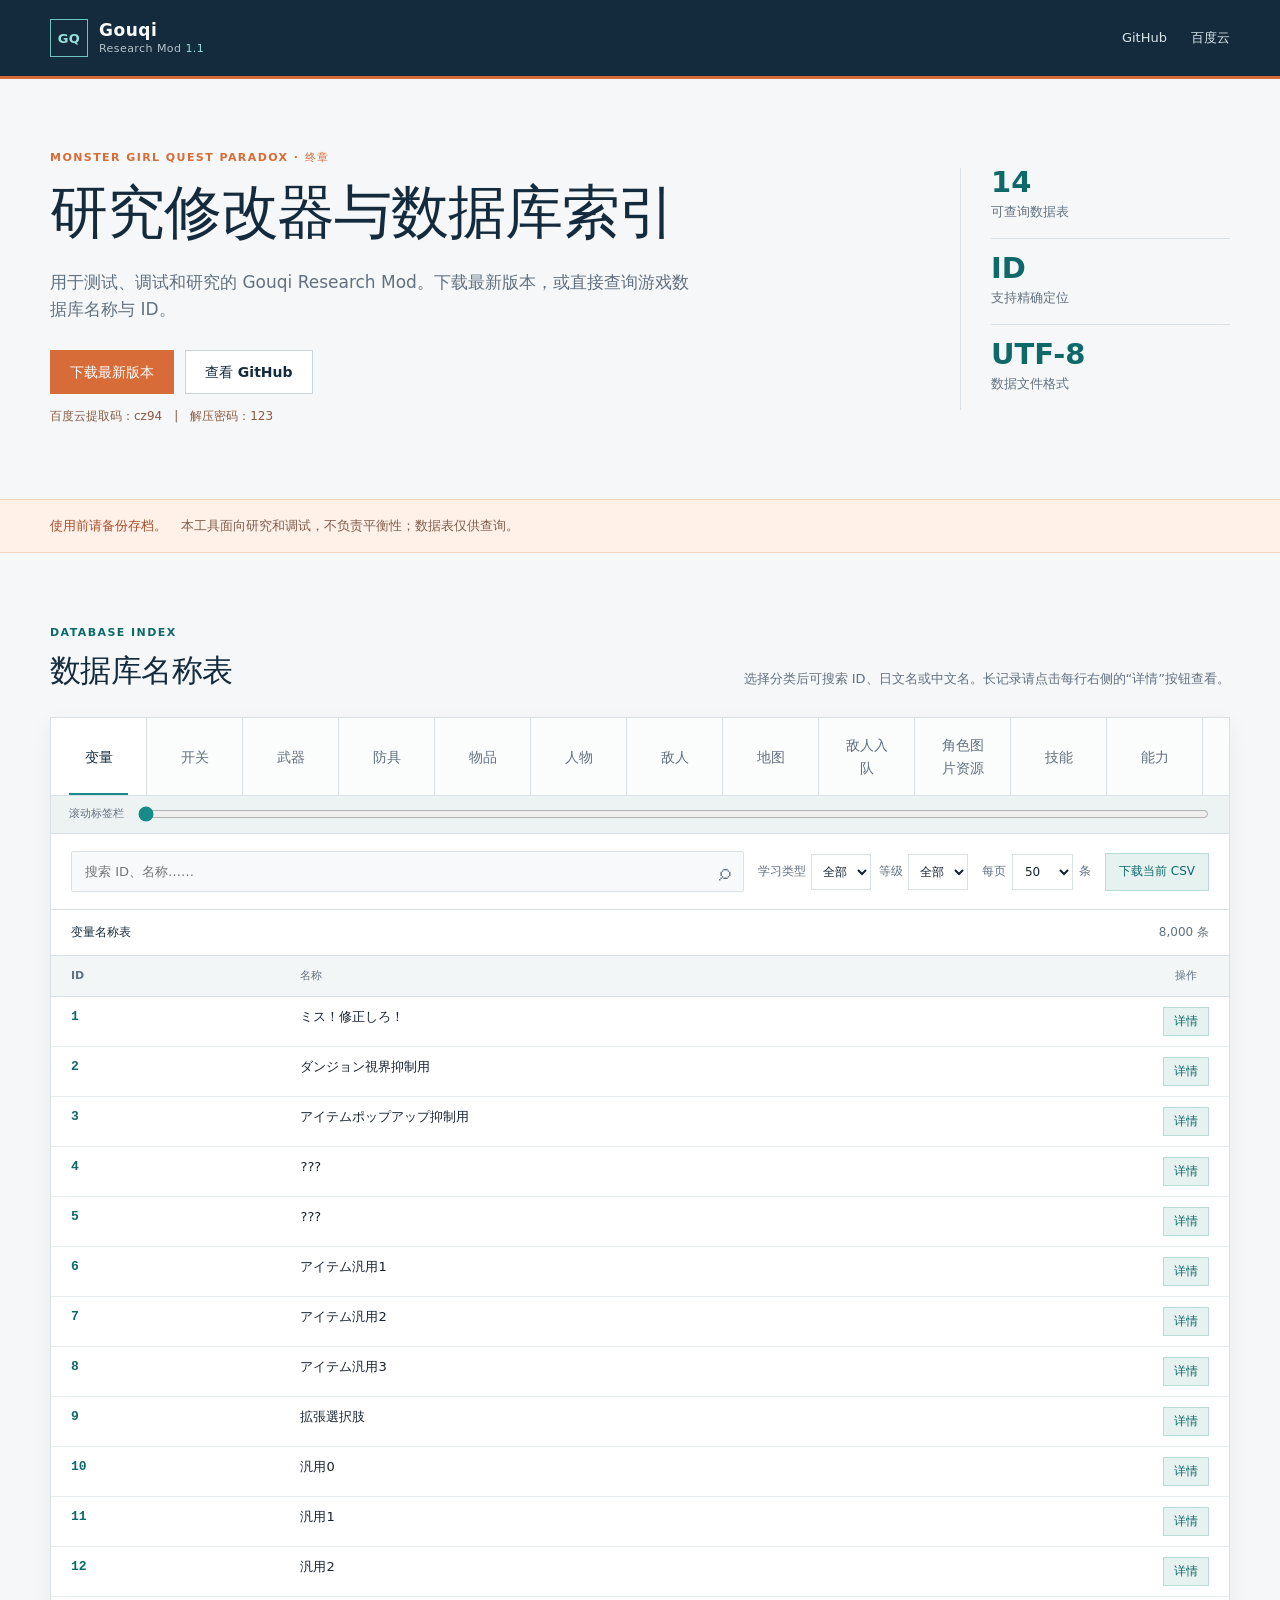
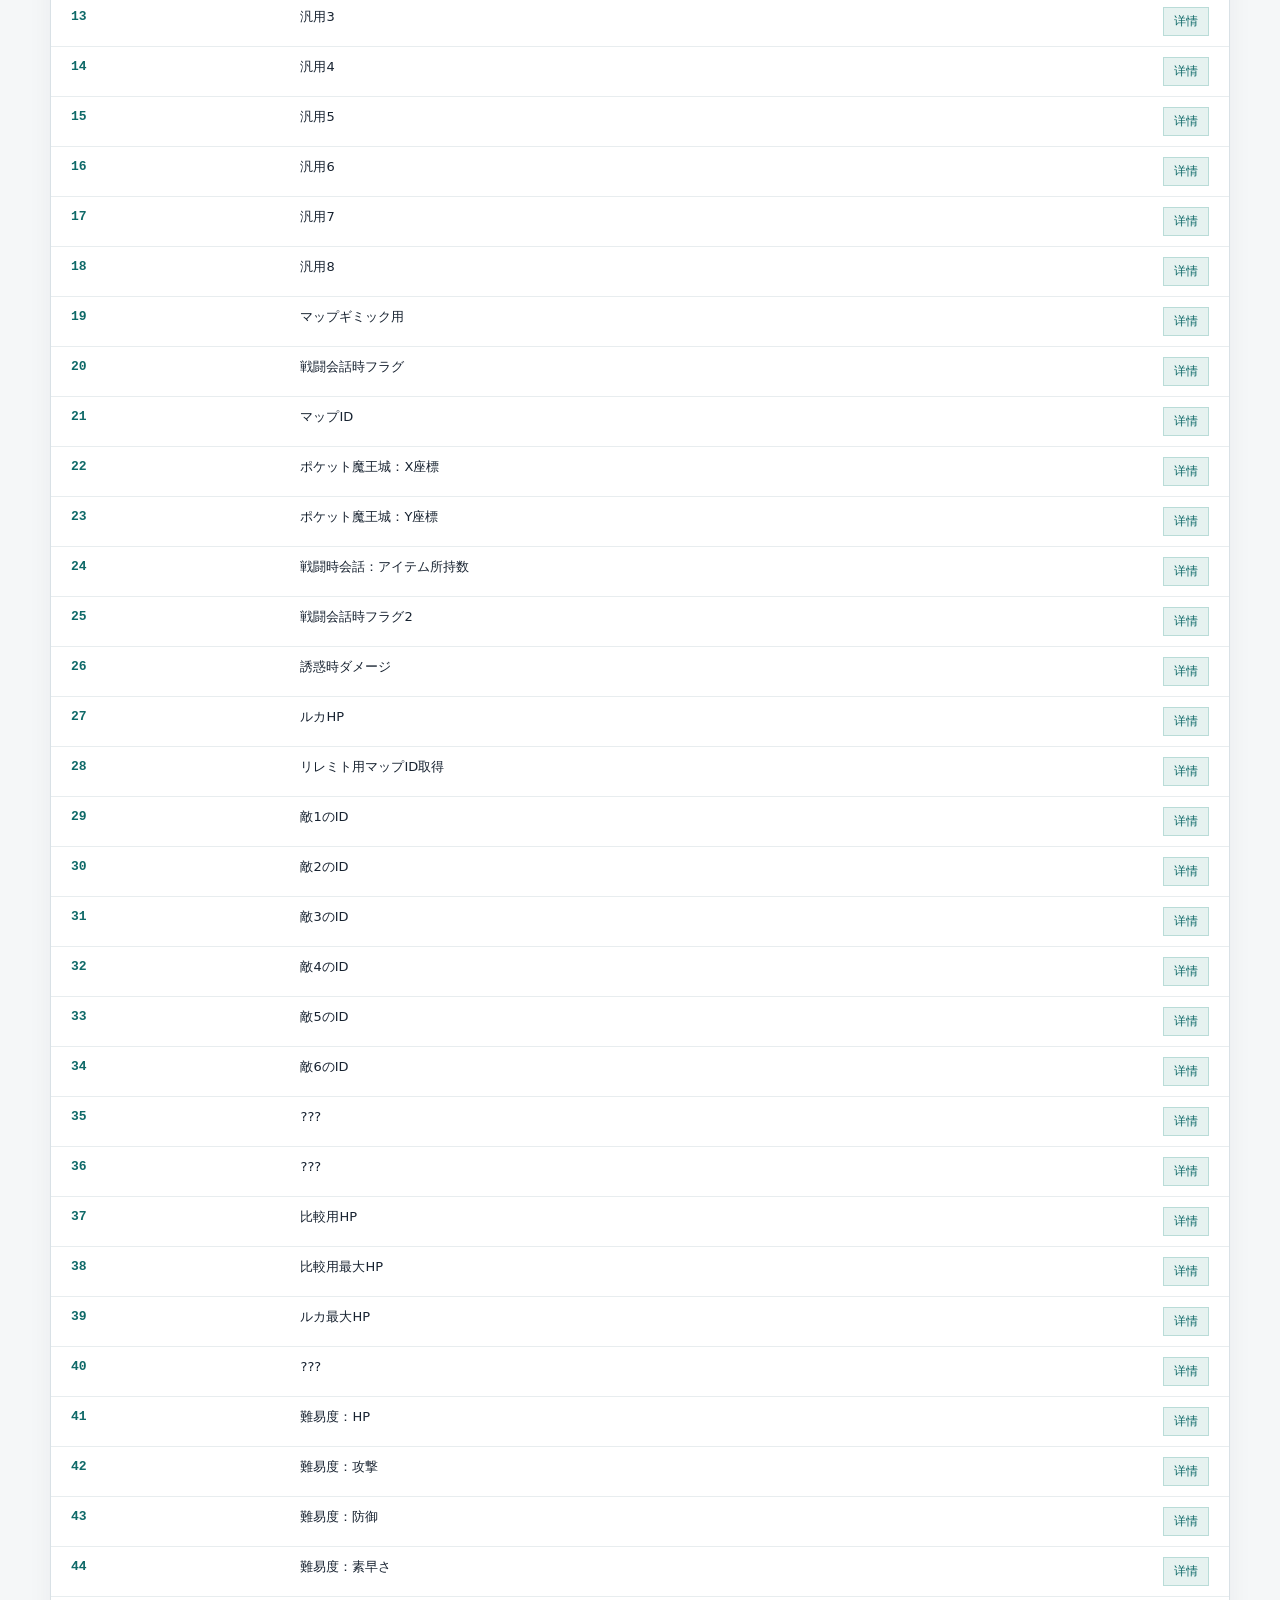
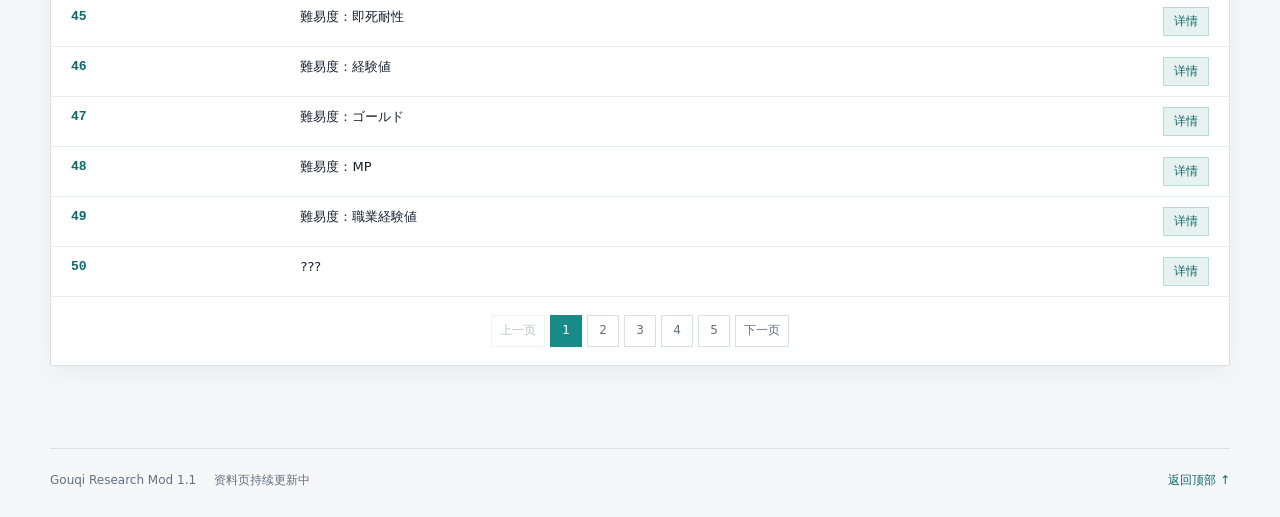
==== index.html @ 4ecfb123 "feat: replace recruitment data and add character image resources" ====
<!doctype html>
<html lang="zh-CN">
  <head>
    <meta charset="utf-8">
    <meta name="viewport" content="width=device-width, initial-scale=1">
    <meta name="description" content="Monster Girl Quest Paradox 终章 Gouqi Research Mod 下载与资料查询站">
    <title>Gouqi Research Mod</title>
    <link rel="stylesheet" href="styles.css">
  </head>
  <body>
    <header class="site-header">
      <div class="header-inner">
        <a class="brand" href="#home" aria-label="返回首页">
          <span class="brand-mark">GQ</span>
          <span><strong>Gouqi</strong><small>Research Mod <em id="header-version"></em></small></span>
        </a>
        <nav class="top-links" aria-label="外部链接">
          <a id="header-github" href="#" target="_blank" rel="noreferrer">GitHub</a>
          <a id="header-baidu" href="#" target="_blank" rel="noreferrer">百度云</a>
        </nav>
      </div>
    </header>

    <main>
      <section id="home" class="hero page-section">
        <div class="hero-copy">
          <p class="eyebrow">MONSTER GIRL QUEST PARADOX · 终章</p>
          <h1>研究修改器与数据库索引</h1>
          <p class="hero-lede">用于测试、调试和研究的 Gouqi Research Mod。下载最新版本，或直接查询游戏数据库名称与 ID。</p>
          <div class="hero-actions">
            <a class="button button-primary" id="hero-baidu" href="#" target="_blank" rel="noreferrer">下载最新版本</a>
            <a class="button button-secondary" id="hero-github" href="#" target="_blank" rel="noreferrer">查看 GitHub</a>
          </div>
          <p class="config-note" id="config-note"></p>
        </div>
        <aside class="hero-aside" aria-label="项目摘要">
          <div class="stat"><span class="stat-value">14</span><span class="stat-label">可查询数据表</span></div>
          <div class="stat"><span class="stat-value">ID</span><span class="stat-label">支持精确定位</span></div>
          <div class="stat"><span class="stat-value">UTF-8</span><span class="stat-label">数据文件格式</span></div>
        </aside>
      </section>

      <section class="notice-band" aria-label="使用提示">
        <div class="notice-inner"><strong>使用前请备份存档。</strong><span>本工具面向研究和调试，不负责平衡性；数据表仅供查询。</span></div>
      </section>

      <section id="database" class="database page-section">
        <div class="section-heading">
          <div><p class="eyebrow">DATABASE INDEX</p><h2>数据库名称表</h2></div>
          <p class="section-description">选择分类后可搜索 ID、日文名或中文名。长记录请点击每行右侧的“详情”按钮查看。</p>
        </div>
        <div class="data-shell">
          <div class="tabs" role="tablist" aria-label="数据库分类">
            <button class="tab is-active" role="tab" aria-selected="true" data-dataset="variables">变量</button>
            <button class="tab" role="tab" aria-selected="false" data-dataset="switches">开关</button>
            <button class="tab" role="tab" aria-selected="false" data-dataset="weapons">武器</button>
            <button class="tab" role="tab" aria-selected="false" data-dataset="armor">防具</button>
            <button class="tab" role="tab" aria-selected="false" data-dataset="items">物品</button>
            <button class="tab" role="tab" aria-selected="false" data-dataset="actors">人物</button>
            <button class="tab" role="tab" aria-selected="false" data-dataset="enemies">敌人</button>
            <button class="tab" role="tab" aria-selected="false" data-dataset="maps">地图</button>
            <button class="tab" role="tab" aria-selected="false" data-dataset="recruits">敌人入队</button>
            <button class="tab" role="tab" aria-selected="false" data-dataset="actorImages">角色图片资源</button>
            <button class="tab" role="tab" aria-selected="false" data-dataset="skills">技能</button>
            <button class="tab" role="tab" aria-selected="false" data-dataset="abilities">能力</button>
            <button class="tab" role="tab" aria-selected="false" data-dataset="jobs">职业学习</button>
            <button class="tab" role="tab" aria-selected="false" data-dataset="races">种族学习</button>
          </div>
          <div class="tab-scroll-control">
            <label for="tab-scroll-range">滚动标签栏</label>
            <input id="tab-scroll-range" type="range" min="0" max="0" value="0" step="1" disabled>
          </div>
          <div class="toolbar">
            <label class="search-field"><span class="sr-only">搜索当前数据表</span><input id="search-input" type="search" placeholder="搜索 ID、名称……" autocomplete="off"><span class="search-icon" aria-hidden="true">⌕</span></label>
            <div class="advanced-filters" id="advanced-filters" hidden>
              <label>学习类型 <select id="learning-type"><option value="">全部</option><option value="技能">技能</option><option value="能力">能力</option></select></label>
              <label>等级 <select id="learning-level"><option value="">全部</option><option value="1">1</option><option value="2">2</option><option value="3">3</option><option value="4">4</option><option value="5">5+</option></select></label>
            </div>
            <label class="page-size"><span>每页</span><select id="page-size"><option value="25">25</option><option value="50" selected>50</option><option value="100">100</option></select><span>条</span></label>
            <button class="download-button" id="download-csv" type="button">下载当前 CSV</button>
          </div>
          <div class="table-meta"><span id="table-title">变量名称表</span><span id="result-count">加载中……</span></div>
          <div class="table-wrap">
            <table id="data-table"><thead></thead><tbody></tbody></table>
            <div class="table-state" id="table-state">正在读取数据……</div>
          </div>
          <div class="pagination" id="pagination" aria-label="分页"></div>
        </div>
      </section>
    </main>

    <div class="modal" id="detail-modal" hidden>
      <div class="modal-backdrop" data-close-modal></div>
      <section class="modal-panel" role="dialog" aria-modal="true" aria-labelledby="detail-title">
        <div class="modal-header"><div><p class="eyebrow">RECORD DETAILS</p><h2 id="detail-title">记录详情</h2></div><button class="modal-close" type="button" aria-label="关闭详情" data-close-modal>×</button></div>
        <dl class="detail-list" id="detail-list"></dl>
      </section>
    </div>

    <footer class="site-footer"><div><span>Gouqi Research Mod <span id="footer-version"></span></span><span>资料页持续更新中</span></div><a href="#home">返回顶部 ↑</a></footer>
    <script src="config.js"></script>
    <script src="app.js"></script>
  </body>
</html>
---- styles.css ----
:root {
  --ink: #172230;
  --muted: #627181;
  --paper: #f5f7f8;
  --surface: #ffffff;
  --line: #d9e1e6;
  --navy: #142b3d;
  --teal: #168b88;
  --teal-dark: #0e6968;
  --orange: #d76c38;
  --soft-teal: #e6f2f0;
  --soft-orange: #fff0e8;
  font-family: "Noto Sans SC", "Microsoft YaHei", system-ui, sans-serif;
  color: var(--ink);
  background: var(--paper);
  font-synthesis: none;
}
* { box-sizing: border-box; }
html { scroll-behavior: smooth; }
body { margin: 0; background: var(--paper); color: var(--ink); line-height: 1.6; }
a { color: inherit; }
.site-header { background: var(--navy); color: #f7fbfc; border-bottom: 3px solid var(--orange); }
.header-inner, .page-section, .notice-inner, .site-footer { width: min(1180px, calc(100% - 40px)); margin: 0 auto; }
.header-inner { height: 76px; display: flex; align-items: center; justify-content: space-between; }
.brand { display: inline-flex; align-items: center; gap: 11px; text-decoration: none; }
.brand-mark { width: 38px; height: 38px; display: grid; place-items: center; border: 1px solid #6ec3bf; color: #98e0da; font: 700 13px/1 system-ui, sans-serif; letter-spacing: .03em; }
.brand strong, .brand small { display: block; line-height: 1.1; }
.brand strong { font-size: 17px; letter-spacing: .03em; }
.brand small { margin-top: 4px; color: #b4c4cc; font-size: 11px; letter-spacing: .04em; }
.brand em { color: #98e0da; font-style: normal; }
.top-links { display: flex; gap: 24px; font-size: 13px; }
.top-links a { color: #d8e6e9; text-decoration: none; }
.top-links a:hover { color: #fff; text-decoration: underline; text-underline-offset: 4px; }
.hero { min-height: 420px; display: grid; grid-template-columns: minmax(0, 1fr) 270px; gap: 72px; align-items: center; padding-top: 64px; padding-bottom: 64px; }
.eyebrow { margin: 0 0 13px; color: var(--teal-dark); font: 700 11px/1.2 system-ui, sans-serif; letter-spacing: .13em; }
.hero .eyebrow { color: var(--orange); }
h1, h2 { margin: 0; color: var(--navy); letter-spacing: -.02em; line-height: 1.2; }
h1 { max-width: 700px; font-size: 58px; font-weight: 750; }
h2 { font-size: 31px; }
.hero-lede { max-width: 650px; margin: 22px 0 27px; color: var(--muted); font-size: 17px; }
.hero-actions { display: flex; flex-wrap: wrap; gap: 11px; }
.button { min-height: 44px; display: inline-flex; align-items: center; padding: 0 19px; font-size: 14px; font-weight: 700; text-decoration: none; border: 1px solid transparent; }
.button-primary { background: var(--orange); color: #fff; }
.button-primary:hover { background: #bd5426; }
.button-secondary { background: var(--surface); color: var(--navy); border-color: #c8d4db; }
.button-secondary:hover { border-color: var(--teal); color: var(--teal-dark); }
.config-note { margin: 13px 0 0; color: #8a5a42; font-size: 12px; }
.hero-aside { border-left: 1px solid var(--line); padding-left: 30px; }
.stat { padding: 15px 0; border-bottom: 1px solid var(--line); }
.stat:first-child { padding-top: 0; }
.stat:last-child { border-bottom: 0; }
.stat-value { display: block; color: var(--teal-dark); font: 750 29px/1 system-ui, sans-serif; }
.stat-label { display: block; margin-top: 5px; color: var(--muted); font-size: 13px; }
.notice-band { background: var(--soft-orange); border-top: 1px solid #f0d3c1; border-bottom: 1px solid #f0d3c1; }
.notice-inner { min-height: 52px; display: flex; align-items: center; gap: 14px; font-size: 13px; }
.notice-inner strong { color: #a94e29; }
.notice-inner span { color: #805e4b; }
.database { padding-top: 73px; padding-bottom: 82px; }
.section-heading { display: flex; align-items: end; justify-content: space-between; gap: 30px; margin-bottom: 28px; }
.section-description { max-width: 500px; margin: 0; color: var(--muted); font-size: 13px; text-align: right; }
.data-shell { background: var(--surface); border: 1px solid var(--line); box-shadow: 0 8px 24px rgba(20, 43, 61, .05); }
.tabs { display: flex; overflow-x: scroll; scrollbar-width: auto; scrollbar-color: #8fa6af #e8eef0; scrollbar-gutter: stable; -ms-overflow-style: scrollbar; border-bottom: 1px solid var(--line); background: #fbfcfc; }
.tabs::-webkit-scrollbar { height: 10px; }
.tabs::-webkit-scrollbar-track { background: #e8eef0; }
.tabs::-webkit-scrollbar-thumb { background: #8fa6af; border: 2px solid #e8eef0; }
.tab-scroll-control { display: flex; align-items: center; gap: 12px; padding: 7px 18px 8px; background: #edf2f3; border-bottom: 1px solid var(--line); }
.tab-scroll-control label { color: var(--muted); font-size: 11px; white-space: nowrap; }
.tab-scroll-control input { flex: 1; min-width: 80px; height: 18px; accent-color: var(--teal); cursor: pointer; }
.tab-scroll-control input:disabled { opacity: .35; cursor: default; }
.tab { position: relative; min-width: 96px; padding: 16px 20px; color: var(--muted); background: transparent; border: 0; border-right: 1px solid var(--line); font: inherit; font-size: 14px; cursor: pointer; }
.tab:hover { color: var(--teal-dark); background: var(--soft-teal); }
.tab.is-active { color: var(--navy); font-weight: 700; background: var(--surface); }
.tab.is-active::after { position: absolute; right: 18px; bottom: -1px; left: 18px; height: 3px; background: var(--teal); content: ""; }
.toolbar { display: flex; align-items: center; gap: 14px; padding: 17px 20px; border-bottom: 1px solid var(--line); }
.advanced-filters { display: flex; align-items: center; gap: 8px; }
.advanced-filters label { display: flex; align-items: center; gap: 5px; color: var(--muted); font-size: 12px; white-space: nowrap; }
.advanced-filters select { height: 36px; padding: 0 7px; color: var(--ink); background: #fff; border: 1px solid var(--line); font: inherit; }
.search-field { position: relative; flex: 1; min-width: 180px; }
.search-field input { width: 100%; height: 41px; padding: 0 39px 0 13px; color: var(--ink); background: #f7f9fa; border: 1px solid var(--line); border-radius: 2px; font: inherit; font-size: 13px; outline: none; }
.search-field input:focus { border-color: var(--teal); box-shadow: 0 0 0 3px rgba(22, 139, 136, .12); }
.search-icon { position: absolute; top: 5px; right: 13px; color: var(--muted); font-size: 23px; line-height: 31px; }
.page-size { display: flex; align-items: center; gap: 6px; color: var(--muted); font-size: 12px; white-space: nowrap; }
.page-size select { height: 36px; padding: 0 8px; color: var(--ink); background: #fff; border: 1px solid var(--line); font: inherit; }
.download-button { height: 38px; padding: 0 13px; color: var(--teal-dark); background: var(--soft-teal); border: 1px solid #b9dcd8; font: inherit; font-size: 12px; cursor: pointer; white-space: nowrap; }
.download-button:hover { background: #d5ebe8; }
.table-meta { display: flex; justify-content: space-between; padding: 13px 20px; color: var(--muted); font-size: 12px; }
.table-meta span:first-child { color: var(--navy); font-weight: 700; }
.table-wrap { position: relative; min-height: 220px; overflow-x: auto; }
table { width: 100%; border-collapse: collapse; font-size: 13px; }
th { padding: 11px 20px; color: var(--muted); background: #f3f6f7; border-top: 1px solid var(--line); border-bottom: 1px solid var(--line); font-size: 11px; font-weight: 700; text-align: left; white-space: nowrap; }
td { max-width: 540px; padding: 10px 20px; border-bottom: 1px solid #e8edef; vertical-align: top; white-space: pre-wrap; }
tbody tr:hover { background: #f5fbfa; }
.action-column { width: 72px; min-width: 72px; text-align: center; white-space: nowrap; }
.detail-button { min-width: 46px; height: 29px; padding: 0 8px; color: var(--teal-dark); background: var(--soft-teal); border: 1px solid #b9dcd8; font: inherit; font-size: 12px; cursor: pointer; }
.detail-button:hover, .detail-button:focus-visible { color: #fff; background: var(--teal); border-color: var(--teal); outline: none; }
td:first-child { color: var(--teal-dark); font-family: ui-monospace, SFMono-Regular, Consolas, monospace; font-weight: 700; }
.table-state { position: absolute; inset: 52px 0 0; display: grid; place-items: center; color: var(--muted); font-size: 13px; }
.table-state[hidden] { display: none; }
.pagination { display: flex; justify-content: center; gap: 5px; padding: 18px; }
.pagination button { min-width: 32px; height: 32px; padding: 0 8px; color: var(--muted); background: #fff; border: 1px solid var(--line); font: inherit; font-size: 12px; cursor: pointer; }
.pagination button:hover:not(:disabled), .pagination button.is-current { color: #fff; background: var(--teal); border-color: var(--teal); }
.pagination button:disabled { opacity: .42; cursor: default; }
.site-footer { display: flex; justify-content: space-between; gap: 16px; padding-top: 22px; padding-bottom: 27px; color: var(--muted); border-top: 1px solid var(--line); font-size: 12px; }
.site-footer div { display: flex; gap: 18px; }
.site-footer a { color: var(--teal-dark); text-decoration: none; }
.sr-only { position: absolute; width: 1px; height: 1px; padding: 0; overflow: hidden; clip: rect(0, 0, 0, 0); white-space: nowrap; border: 0; }
.modal[hidden] { display: none; }
.modal { position: fixed; z-index: 20; inset: 0; display: grid; place-items: center; padding: 22px; }
.modal-backdrop { position: absolute; inset: 0; background: rgba(20, 43, 61, .57); }
.modal-panel { position: relative; width: min(760px, 100%); max-height: min(760px, calc(100vh - 44px)); overflow: auto; background: var(--surface); box-shadow: 0 20px 60px rgba(20, 43, 61, .28); }
.modal-header { display: flex; justify-content: space-between; gap: 20px; padding: 24px 27px 19px; border-bottom: 1px solid var(--line); }
.modal-header h2 { font-size: 25px; }
.modal-close { width: 35px; height: 35px; color: var(--muted); background: transparent; border: 1px solid var(--line); font-size: 25px; line-height: 1; cursor: pointer; }
.modal-close:hover { color: var(--navy); border-color: var(--teal); }
.detail-list { display: grid; grid-template-columns: minmax(130px, 220px) minmax(0, 1fr); margin: 0; }
.detail-list dt, .detail-list dd { margin: 0; padding: 12px 27px; border-bottom: 1px solid #e8edef; font-size: 13px; }
.detail-list dt { color: var(--muted); background: #f3f6f7; font-size: 12px; font-weight: 700; }
.detail-list dd { min-width: 0; white-space: pre-wrap; overflow-wrap: anywhere; }
body.modal-open { overflow: hidden; }
@media (max-width: 720px) {
  .header-inner, .page-section, .notice-inner, .site-footer { width: min(100% - 28px, 1180px); }
  .header-inner { height: 66px; }
  .top-links { gap: 13px; font-size: 12px; }
  .hero { min-height: 0; display: block; padding-top: 48px; padding-bottom: 46px; }
  h1 { font-size: 38px; }
  .hero-lede { font-size: 15px; }
  .hero-aside { display: grid; grid-template-columns: repeat(3, 1fr); gap: 11px; margin-top: 40px; padding: 17px 0 0; border-top: 1px solid var(--line); border-left: 0; }
  .stat { padding: 0; border: 0; }
  .stat-value { font-size: 22px; }
  .stat-label { font-size: 11px; }
  .notice-inner { align-items: flex-start; flex-direction: column; gap: 0; padding: 12px 0; }
  .section-heading { display: block; margin-bottom: 21px; }
  .section-description { margin-top: 12px; text-align: left; }
  .database { padding-top: 51px; padding-bottom: 53px; }
  h2 { font-size: 27px; }
  .toolbar { flex-wrap: wrap; padding: 13px; }
  .search-field { flex-basis: 100%; }
  .advanced-filters { flex-basis: 100%; }
  .advanced-filters label { flex: 1; }
  .advanced-filters select { flex: 1; min-width: 0; }
  .tab-scroll-control { padding-right: 13px; padding-left: 13px; }
  .table-meta { padding-right: 13px; padding-left: 13px; }
  th, td { padding-right: 13px; padding-left: 13px; }
  .site-footer { align-items: flex-start; flex-direction: column; }
  .modal { padding: 10px; }
  .modal-header { padding: 19px 17px 15px; }
  .detail-list { grid-template-columns: 108px minmax(0, 1fr); }
  .detail-list dt, .detail-list dd { padding: 10px 14px; }
}
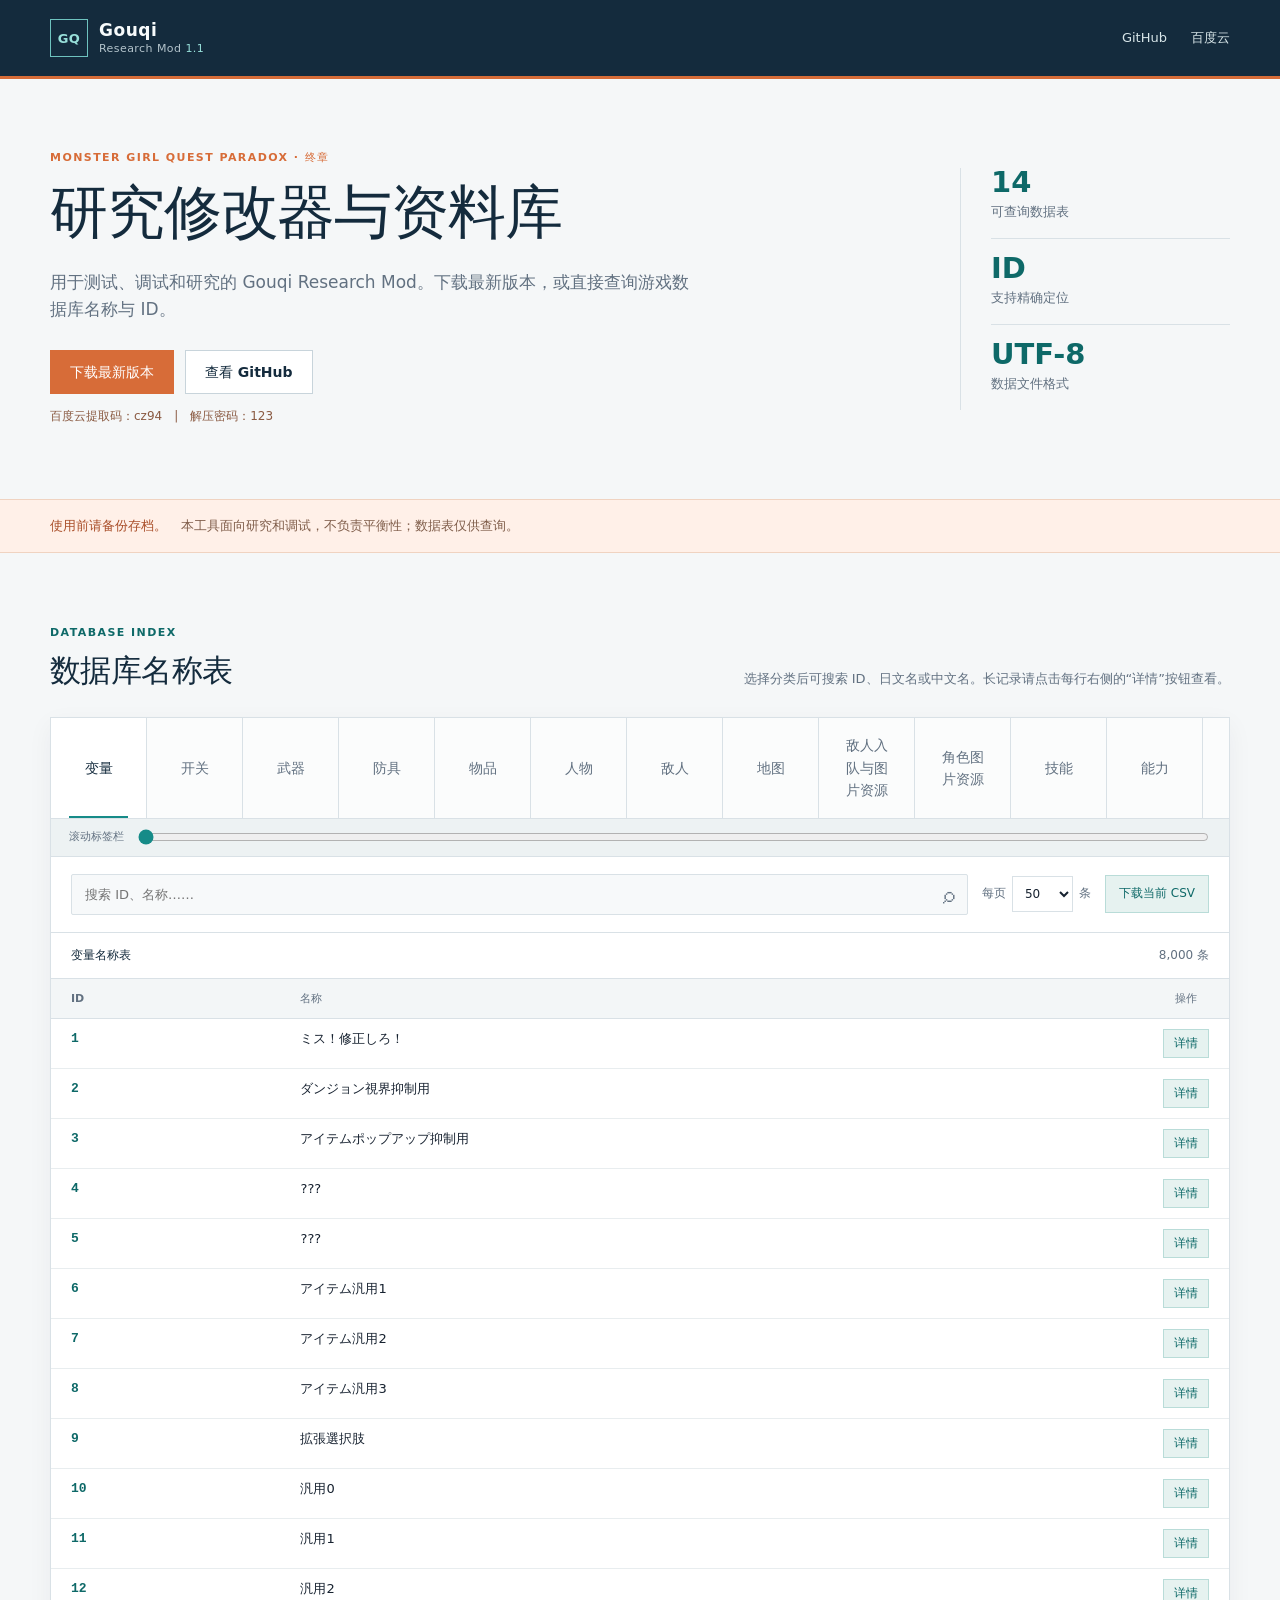
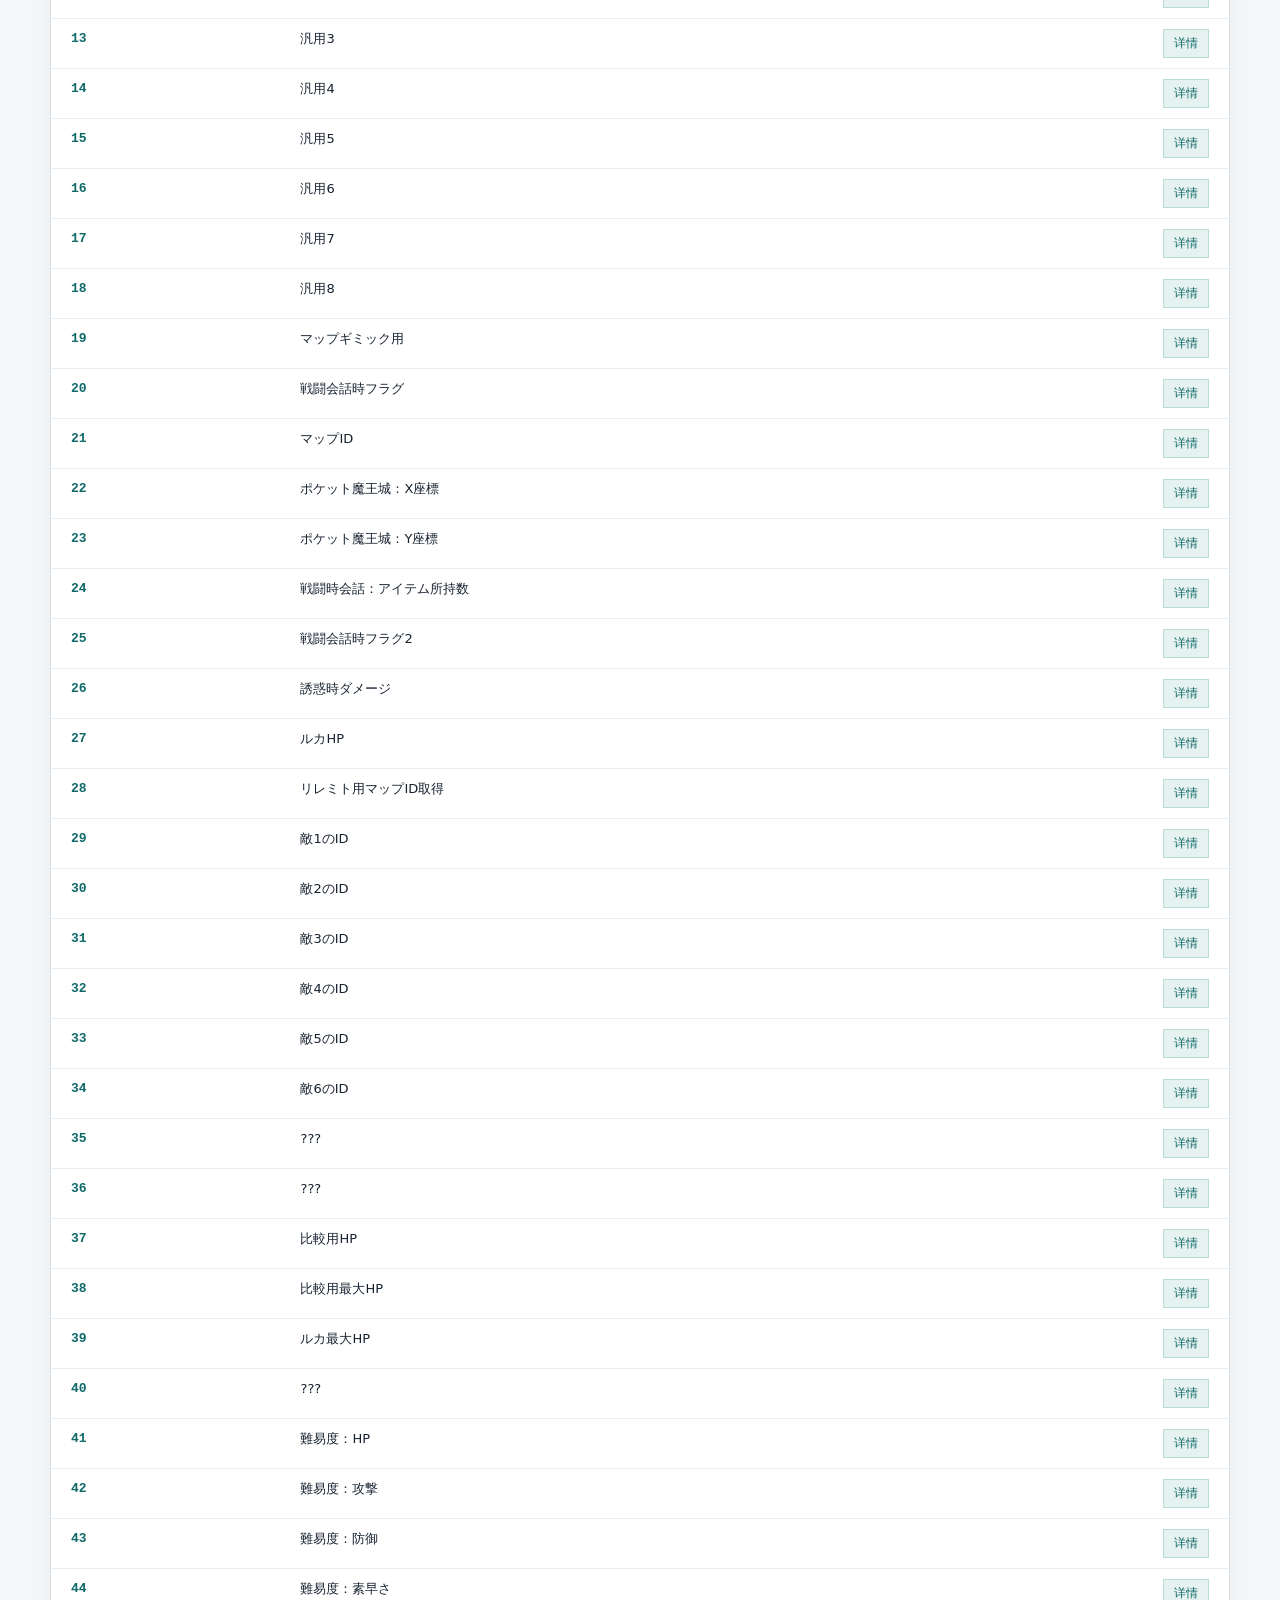
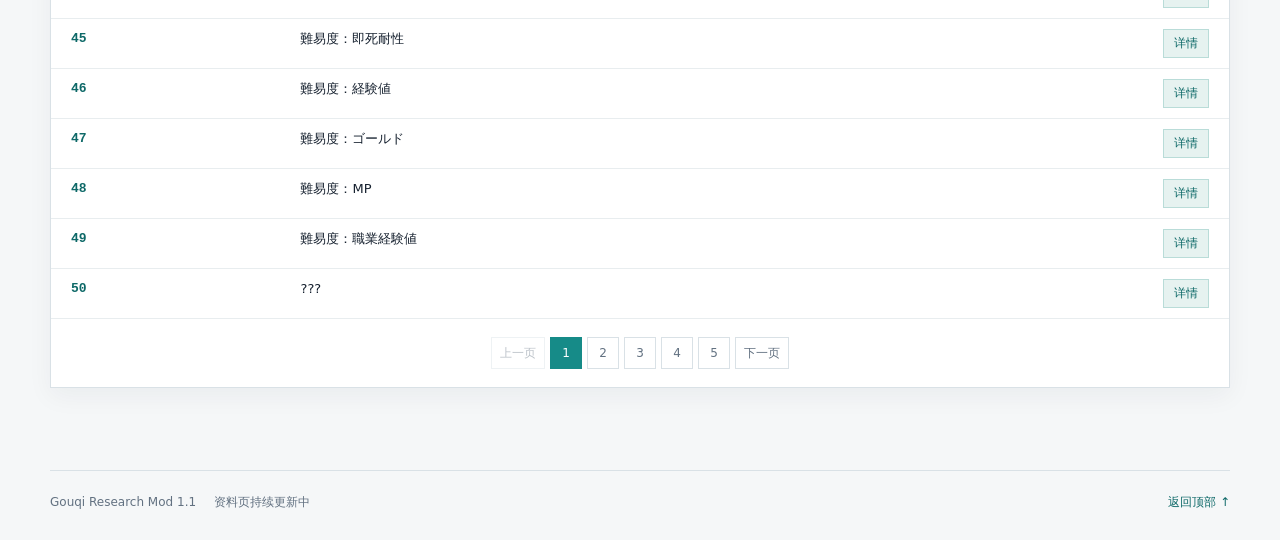
==== commit 3bf0cd69: "chore(ui): polish database section text and table padding" ====
--- a/index.html
+++ b/index.html
@@ -25,7 +25,7 @@
       <section id="home" class="hero page-section">
         <div class="hero-copy">
           <p class="eyebrow">MONSTER GIRL QUEST PARADOX · 终章</p>
-          <h1>研究修改器与数据库索引</h1>
+          <h1>研究修改器与资料库</h1>
           <p class="hero-lede">用于测试、调试和研究的 Gouqi Research Mod。下载最新版本，或直接查询游戏数据库名称与 ID。</p>
           <div class="hero-actions">
             <a class="button button-primary" id="hero-baidu" href="#" target="_blank" rel="noreferrer">下载最新版本</a>
@@ -59,7 +59,7 @@
             <button class="tab" role="tab" aria-selected="false" data-dataset="actors">人物</button>
             <button class="tab" role="tab" aria-selected="false" data-dataset="enemies">敌人</button>
             <button class="tab" role="tab" aria-selected="false" data-dataset="maps">地图</button>
-            <button class="tab" role="tab" aria-selected="false" data-dataset="recruits">敌人入队</button>
+            <button class="tab" role="tab" aria-selected="false" data-dataset="recruits">敌人入队与图片资源</button>
             <button class="tab" role="tab" aria-selected="false" data-dataset="actorImages">角色图片资源</button>
             <button class="tab" role="tab" aria-selected="false" data-dataset="skills">技能</button>
             <button class="tab" role="tab" aria-selected="false" data-dataset="abilities">能力</button>
--- a/styles.css
+++ b/styles.css
@@ -15,135 +15,727 @@
   background: var(--paper);
   font-synthesis: none;
 }
-* { box-sizing: border-box; }
-html { scroll-behavior: smooth; }
-body { margin: 0; background: var(--paper); color: var(--ink); line-height: 1.6; }
-a { color: inherit; }
-.site-header { background: var(--navy); color: #f7fbfc; border-bottom: 3px solid var(--orange); }
-.header-inner, .page-section, .notice-inner, .site-footer { width: min(1180px, calc(100% - 40px)); margin: 0 auto; }
-.header-inner { height: 76px; display: flex; align-items: center; justify-content: space-between; }
-.brand { display: inline-flex; align-items: center; gap: 11px; text-decoration: none; }
-.brand-mark { width: 38px; height: 38px; display: grid; place-items: center; border: 1px solid #6ec3bf; color: #98e0da; font: 700 13px/1 system-ui, sans-serif; letter-spacing: .03em; }
-.brand strong, .brand small { display: block; line-height: 1.1; }
-.brand strong { font-size: 17px; letter-spacing: .03em; }
-.brand small { margin-top: 4px; color: #b4c4cc; font-size: 11px; letter-spacing: .04em; }
-.brand em { color: #98e0da; font-style: normal; }
-.top-links { display: flex; gap: 24px; font-size: 13px; }
-.top-links a { color: #d8e6e9; text-decoration: none; }
-.top-links a:hover { color: #fff; text-decoration: underline; text-underline-offset: 4px; }
-.hero { min-height: 420px; display: grid; grid-template-columns: minmax(0, 1fr) 270px; gap: 72px; align-items: center; padding-top: 64px; padding-bottom: 64px; }
-.eyebrow { margin: 0 0 13px; color: var(--teal-dark); font: 700 11px/1.2 system-ui, sans-serif; letter-spacing: .13em; }
-.hero .eyebrow { color: var(--orange); }
-h1, h2 { margin: 0; color: var(--navy); letter-spacing: -.02em; line-height: 1.2; }
-h1 { max-width: 700px; font-size: 58px; font-weight: 750; }
-h2 { font-size: 31px; }
-.hero-lede { max-width: 650px; margin: 22px 0 27px; color: var(--muted); font-size: 17px; }
-.hero-actions { display: flex; flex-wrap: wrap; gap: 11px; }
-.button { min-height: 44px; display: inline-flex; align-items: center; padding: 0 19px; font-size: 14px; font-weight: 700; text-decoration: none; border: 1px solid transparent; }
-.button-primary { background: var(--orange); color: #fff; }
-.button-primary:hover { background: #bd5426; }
-.button-secondary { background: var(--surface); color: var(--navy); border-color: #c8d4db; }
-.button-secondary:hover { border-color: var(--teal); color: var(--teal-dark); }
-.config-note { margin: 13px 0 0; color: #8a5a42; font-size: 12px; }
-.hero-aside { border-left: 1px solid var(--line); padding-left: 30px; }
-.stat { padding: 15px 0; border-bottom: 1px solid var(--line); }
-.stat:first-child { padding-top: 0; }
-.stat:last-child { border-bottom: 0; }
-.stat-value { display: block; color: var(--teal-dark); font: 750 29px/1 system-ui, sans-serif; }
-.stat-label { display: block; margin-top: 5px; color: var(--muted); font-size: 13px; }
-.notice-band { background: var(--soft-orange); border-top: 1px solid #f0d3c1; border-bottom: 1px solid #f0d3c1; }
-.notice-inner { min-height: 52px; display: flex; align-items: center; gap: 14px; font-size: 13px; }
-.notice-inner strong { color: #a94e29; }
-.notice-inner span { color: #805e4b; }
-.database { padding-top: 73px; padding-bottom: 82px; }
-.section-heading { display: flex; align-items: end; justify-content: space-between; gap: 30px; margin-bottom: 28px; }
-.section-description { max-width: 500px; margin: 0; color: var(--muted); font-size: 13px; text-align: right; }
-.data-shell { background: var(--surface); border: 1px solid var(--line); box-shadow: 0 8px 24px rgba(20, 43, 61, .05); }
-.tabs { display: flex; overflow-x: scroll; scrollbar-width: auto; scrollbar-color: #8fa6af #e8eef0; scrollbar-gutter: stable; -ms-overflow-style: scrollbar; border-bottom: 1px solid var(--line); background: #fbfcfc; }
-.tabs::-webkit-scrollbar { height: 10px; }
-.tabs::-webkit-scrollbar-track { background: #e8eef0; }
-.tabs::-webkit-scrollbar-thumb { background: #8fa6af; border: 2px solid #e8eef0; }
-.tab-scroll-control { display: flex; align-items: center; gap: 12px; padding: 7px 18px 8px; background: #edf2f3; border-bottom: 1px solid var(--line); }
-.tab-scroll-control label { color: var(--muted); font-size: 11px; white-space: nowrap; }
-.tab-scroll-control input { flex: 1; min-width: 80px; height: 18px; accent-color: var(--teal); cursor: pointer; }
-.tab-scroll-control input:disabled { opacity: .35; cursor: default; }
-.tab { position: relative; min-width: 96px; padding: 16px 20px; color: var(--muted); background: transparent; border: 0; border-right: 1px solid var(--line); font: inherit; font-size: 14px; cursor: pointer; }
-.tab:hover { color: var(--teal-dark); background: var(--soft-teal); }
-.tab.is-active { color: var(--navy); font-weight: 700; background: var(--surface); }
-.tab.is-active::after { position: absolute; right: 18px; bottom: -1px; left: 18px; height: 3px; background: var(--teal); content: ""; }
-.toolbar { display: flex; align-items: center; gap: 14px; padding: 17px 20px; border-bottom: 1px solid var(--line); }
-.advanced-filters { display: flex; align-items: center; gap: 8px; }
-.advanced-filters label { display: flex; align-items: center; gap: 5px; color: var(--muted); font-size: 12px; white-space: nowrap; }
-.advanced-filters select { height: 36px; padding: 0 7px; color: var(--ink); background: #fff; border: 1px solid var(--line); font: inherit; }
-.search-field { position: relative; flex: 1; min-width: 180px; }
-.search-field input { width: 100%; height: 41px; padding: 0 39px 0 13px; color: var(--ink); background: #f7f9fa; border: 1px solid var(--line); border-radius: 2px; font: inherit; font-size: 13px; outline: none; }
-.search-field input:focus { border-color: var(--teal); box-shadow: 0 0 0 3px rgba(22, 139, 136, .12); }
-.search-icon { position: absolute; top: 5px; right: 13px; color: var(--muted); font-size: 23px; line-height: 31px; }
-.page-size { display: flex; align-items: center; gap: 6px; color: var(--muted); font-size: 12px; white-space: nowrap; }
-.page-size select { height: 36px; padding: 0 8px; color: var(--ink); background: #fff; border: 1px solid var(--line); font: inherit; }
-.download-button { height: 38px; padding: 0 13px; color: var(--teal-dark); background: var(--soft-teal); border: 1px solid #b9dcd8; font: inherit; font-size: 12px; cursor: pointer; white-space: nowrap; }
-.download-button:hover { background: #d5ebe8; }
-.table-meta { display: flex; justify-content: space-between; padding: 13px 20px; color: var(--muted); font-size: 12px; }
-.table-meta span:first-child { color: var(--navy); font-weight: 700; }
-.table-wrap { position: relative; min-height: 220px; overflow-x: auto; }
-table { width: 100%; border-collapse: collapse; font-size: 13px; }
-th { padding: 11px 20px; color: var(--muted); background: #f3f6f7; border-top: 1px solid var(--line); border-bottom: 1px solid var(--line); font-size: 11px; font-weight: 700; text-align: left; white-space: nowrap; }
-td { max-width: 540px; padding: 10px 20px; border-bottom: 1px solid #e8edef; vertical-align: top; white-space: pre-wrap; }
-tbody tr:hover { background: #f5fbfa; }
-.action-column { width: 72px; min-width: 72px; text-align: center; white-space: nowrap; }
-.detail-button { min-width: 46px; height: 29px; padding: 0 8px; color: var(--teal-dark); background: var(--soft-teal); border: 1px solid #b9dcd8; font: inherit; font-size: 12px; cursor: pointer; }
-.detail-button:hover, .detail-button:focus-visible { color: #fff; background: var(--teal); border-color: var(--teal); outline: none; }
-td:first-child { color: var(--teal-dark); font-family: ui-monospace, SFMono-Regular, Consolas, monospace; font-weight: 700; }
-.table-state { position: absolute; inset: 52px 0 0; display: grid; place-items: center; color: var(--muted); font-size: 13px; }
-.table-state[hidden] { display: none; }
-.pagination { display: flex; justify-content: center; gap: 5px; padding: 18px; }
-.pagination button { min-width: 32px; height: 32px; padding: 0 8px; color: var(--muted); background: #fff; border: 1px solid var(--line); font: inherit; font-size: 12px; cursor: pointer; }
-.pagination button:hover:not(:disabled), .pagination button.is-current { color: #fff; background: var(--teal); border-color: var(--teal); }
-.pagination button:disabled { opacity: .42; cursor: default; }
-.site-footer { display: flex; justify-content: space-between; gap: 16px; padding-top: 22px; padding-bottom: 27px; color: var(--muted); border-top: 1px solid var(--line); font-size: 12px; }
-.site-footer div { display: flex; gap: 18px; }
-.site-footer a { color: var(--teal-dark); text-decoration: none; }
-.sr-only { position: absolute; width: 1px; height: 1px; padding: 0; overflow: hidden; clip: rect(0, 0, 0, 0); white-space: nowrap; border: 0; }
-.modal[hidden] { display: none; }
-.modal { position: fixed; z-index: 20; inset: 0; display: grid; place-items: center; padding: 22px; }
-.modal-backdrop { position: absolute; inset: 0; background: rgba(20, 43, 61, .57); }
-.modal-panel { position: relative; width: min(760px, 100%); max-height: min(760px, calc(100vh - 44px)); overflow: auto; background: var(--surface); box-shadow: 0 20px 60px rgba(20, 43, 61, .28); }
-.modal-header { display: flex; justify-content: space-between; gap: 20px; padding: 24px 27px 19px; border-bottom: 1px solid var(--line); }
-.modal-header h2 { font-size: 25px; }
-.modal-close { width: 35px; height: 35px; color: var(--muted); background: transparent; border: 1px solid var(--line); font-size: 25px; line-height: 1; cursor: pointer; }
-.modal-close:hover { color: var(--navy); border-color: var(--teal); }
-.detail-list { display: grid; grid-template-columns: minmax(130px, 220px) minmax(0, 1fr); margin: 0; }
-.detail-list dt, .detail-list dd { margin: 0; padding: 12px 27px; border-bottom: 1px solid #e8edef; font-size: 13px; }
-.detail-list dt { color: var(--muted); background: #f3f6f7; font-size: 12px; font-weight: 700; }
-.detail-list dd { min-width: 0; white-space: pre-wrap; overflow-wrap: anywhere; }
-body.modal-open { overflow: hidden; }
+* {
+  box-sizing: border-box;
+}
+html {
+  scroll-behavior: smooth;
+}
+body {
+  margin: 0;
+  background: var(--paper);
+  color: var(--ink);
+  line-height: 1.6;
+}
+a {
+  color: inherit;
+}
+.site-header {
+  background: var(--navy);
+  color: #f7fbfc;
+  border-bottom: 3px solid var(--orange);
+}
+.header-inner,
+.page-section,
+.notice-inner,
+.site-footer {
+  width: min(1180px, calc(100% - 40px));
+  margin: 0 auto;
+}
+.header-inner {
+  height: 76px;
+  display: flex;
+  align-items: center;
+  justify-content: space-between;
+}
+.brand {
+  display: inline-flex;
+  align-items: center;
+  gap: 11px;
+  text-decoration: none;
+}
+.brand-mark {
+  width: 38px;
+  height: 38px;
+  display: grid;
+  place-items: center;
+  border: 1px solid #6ec3bf;
+  color: #98e0da;
+  font:
+    700 13px/1 system-ui,
+    sans-serif;
+  letter-spacing: 0.03em;
+}
+.brand strong,
+.brand small {
+  display: block;
+  line-height: 1.1;
+}
+.brand strong {
+  font-size: 17px;
+  letter-spacing: 0.03em;
+}
+.brand small {
+  margin-top: 4px;
+  color: #b4c4cc;
+  font-size: 11px;
+  letter-spacing: 0.04em;
+}
+.brand em {
+  color: #98e0da;
+  font-style: normal;
+}
+.top-links {
+  display: flex;
+  gap: 24px;
+  font-size: 13px;
+}
+.top-links a {
+  color: #d8e6e9;
+  text-decoration: none;
+}
+.top-links a:hover {
+  color: #fff;
+  text-decoration: underline;
+  text-underline-offset: 4px;
+}
+.hero {
+  min-height: 420px;
+  display: grid;
+  grid-template-columns: minmax(0, 1fr) 270px;
+  gap: 72px;
+  align-items: center;
+  padding-top: 64px;
+  padding-bottom: 64px;
+}
+.eyebrow {
+  margin: 0 0 13px;
+  color: var(--teal-dark);
+  font:
+    700 11px/1.2 system-ui,
+    sans-serif;
+  letter-spacing: 0.13em;
+}
+.hero .eyebrow {
+  color: var(--orange);
+}
+h1,
+h2 {
+  margin: 0;
+  color: var(--navy);
+  letter-spacing: -0.02em;
+  line-height: 1.2;
+}
+h1 {
+  max-width: 700px;
+  font-size: 58px;
+  font-weight: 750;
+}
+h2 {
+  font-size: 31px;
+}
+.hero-lede {
+  max-width: 650px;
+  margin: 22px 0 27px;
+  color: var(--muted);
+  font-size: 17px;
+}
+.hero-actions {
+  display: flex;
+  flex-wrap: wrap;
+  gap: 11px;
+}
+.button {
+  min-height: 44px;
+  display: inline-flex;
+  align-items: center;
+  padding: 0 19px;
+  font-size: 14px;
+  font-weight: 700;
+  text-decoration: none;
+  border: 1px solid transparent;
+}
+.button-primary {
+  background: var(--orange);
+  color: #fff;
+}
+.button-primary span {
+  margin-left: 5px;
+  opacity: .82;
+  font-size: 12px;
+  font-weight: 600;
+}
+.button-primary:hover {
+  background: #bd5426;
+}
+.button-secondary {
+  background: var(--surface);
+  color: var(--navy);
+  border-color: #c8d4db;
+}
+.button-secondary:hover {
+  border-color: var(--teal);
+  color: var(--teal-dark);
+}
+.config-note {
+  margin: 13px 0 0;
+  color: #8a5a42;
+  font-size: 12px;
+}
+.hero-aside {
+  border-left: 1px solid var(--line);
+  padding-left: 30px;
+}
+.stat {
+  padding: 15px 0;
+  border-bottom: 1px solid var(--line);
+}
+.stat:first-child {
+  padding-top: 0;
+}
+.stat:last-child {
+  border-bottom: 0;
+}
+.stat-value {
+  display: block;
+  color: var(--teal-dark);
+  font:
+    750 29px/1 system-ui,
+    sans-serif;
+}
+.stat-label {
+  display: block;
+  margin-top: 5px;
+  color: var(--muted);
+  font-size: 13px;
+}
+.notice-band {
+  background: var(--soft-orange);
+  border-top: 1px solid #f0d3c1;
+  border-bottom: 1px solid #f0d3c1;
+}
+.notice-inner {
+  min-height: 52px;
+  display: flex;
+  align-items: center;
+  gap: 14px;
+  font-size: 13px;
+}
+.notice-inner strong {
+  color: #a94e29;
+}
+.notice-inner span {
+  color: #805e4b;
+}
+.database {
+  padding-top: 73px;
+  padding-bottom: 82px;
+}
+.section-heading {
+  display: flex;
+  align-items: end;
+  justify-content: space-between;
+  gap: 30px;
+  margin-bottom: 28px;
+}
+.section-description {
+  max-width: 500px;
+  margin: 0;
+  color: var(--muted);
+  font-size: 13px;
+  text-align: right;
+}
+.data-shell {
+  background: var(--surface);
+  border: 1px solid var(--line);
+  box-shadow: 0 8px 24px rgba(20, 43, 61, 0.05);
+}
+.tabs {
+  display: flex;
+  overflow-x: scroll;
+  scrollbar-width: auto;
+  scrollbar-color: #8fa6af #e8eef0;
+  scrollbar-gutter: stable;
+  -ms-overflow-style: scrollbar;
+  border-bottom: 1px solid var(--line);
+  background: #fbfcfc;
+}
+.tabs::-webkit-scrollbar {
+  height: 10px;
+}
+.tabs::-webkit-scrollbar-track {
+  background: #e8eef0;
+}
+.tabs::-webkit-scrollbar-thumb {
+  background: #8fa6af;
+  border: 2px solid #e8eef0;
+}
+.tab-scroll-control {
+  display: flex;
+  align-items: center;
+  gap: 12px;
+  padding: 7px 18px 8px;
+  background: #edf2f3;
+  border-bottom: 1px solid var(--line);
+}
+.tab-scroll-control label {
+  color: var(--muted);
+  font-size: 11px;
+  white-space: nowrap;
+}
+.tab-scroll-control input {
+  flex: 1;
+  min-width: 80px;
+  height: 18px;
+  accent-color: var(--teal);
+  cursor: pointer;
+}
+.tab-scroll-control input:disabled {
+  opacity: 0.35;
+  cursor: default;
+}
+.tab {
+  position: relative;
+  min-width: 96px;
+  padding: 16px 20px;
+  color: var(--muted);
+  background: transparent;
+  border: 0;
+  border-right: 1px solid var(--line);
+  font: inherit;
+  font-size: 14px;
+  cursor: pointer;
+}
+.tab:hover {
+  color: var(--teal-dark);
+  background: var(--soft-teal);
+}
+.tab.is-active {
+  color: var(--navy);
+  font-weight: 700;
+  background: var(--surface);
+}
+.tab.is-active::after {
+  position: absolute;
+  right: 18px;
+  bottom: -1px;
+  left: 18px;
+  height: 3px;
+  background: var(--teal);
+  content: "";
+}
+.toolbar {
+  display: flex;
+  align-items: center;
+  gap: 14px;
+  padding: 17px 20px;
+  border-bottom: 1px solid var(--line);
+}
+.advanced-filters {
+  display: flex;
+  align-items: center;
+  gap: 8px;
+}
+.advanced-filters[hidden] {
+  display: none;
+}
+.advanced-filters label {
+  display: flex;
+  align-items: center;
+  gap: 5px;
+  color: var(--muted);
+  font-size: 12px;
+  white-space: nowrap;
+}
+.advanced-filters select {
+  height: 36px;
+  padding: 0 7px;
+  color: var(--ink);
+  background: #fff;
+  border: 1px solid var(--line);
+  font: inherit;
+}
+.search-field {
+  position: relative;
+  flex: 1;
+  min-width: 180px;
+}
+.search-field input {
+  width: 100%;
+  height: 41px;
+  padding: 0 39px 0 13px;
+  color: var(--ink);
+  background: #f7f9fa;
+  border: 1px solid var(--line);
+  border-radius: 2px;
+  font: inherit;
+  font-size: 13px;
+  outline: none;
+}
+.search-field input:focus {
+  border-color: var(--teal);
+  box-shadow: 0 0 0 3px rgba(22, 139, 136, 0.12);
+}
+.search-icon {
+  position: absolute;
+  top: 5px;
+  right: 13px;
+  color: var(--muted);
+  font-size: 23px;
+  line-height: 31px;
+}
+.page-size {
+  display: flex;
+  align-items: center;
+  gap: 6px;
+  color: var(--muted);
+  font-size: 12px;
+  white-space: nowrap;
+}
+.page-size select {
+  height: 36px;
+  padding: 0 8px;
+  color: var(--ink);
+  background: #fff;
+  border: 1px solid var(--line);
+  font: inherit;
+}
+.download-button {
+  height: 38px;
+  padding: 0 13px;
+  color: var(--teal-dark);
+  background: var(--soft-teal);
+  border: 1px solid #b9dcd8;
+  font: inherit;
+  font-size: 12px;
+  cursor: pointer;
+  white-space: nowrap;
+}
+.download-button:hover {
+  background: #d5ebe8;
+}
+.table-meta {
+  display: flex;
+  justify-content: space-between;
+  padding: 13px 20px;
+  color: var(--muted);
+  font-size: 12px;
+}
+.table-meta span:first-child {
+  color: var(--navy);
+  font-weight: 700;
+}
+.table-wrap {
+  position: relative;
+  min-height: 220px;
+  overflow-x: auto;
+}
+table {
+  width: 100%;
+  border-collapse: collapse;
+  font-size: 13px;
+}
+th {
+  padding: 11px 20px;
+  color: var(--muted);
+  background: #f3f6f7;
+  border-top: 1px solid var(--line);
+  border-bottom: 1px solid var(--line);
+  font-size: 11px;
+  font-weight: 700;
+  text-align: left;
+  white-space: nowrap;
+}
+td {
+  max-width: 540px;
+  padding: 10px 20px;
+  border-bottom: 1px solid #e8edef;
+  vertical-align: top;
+  white-space: pre-wrap;
+}
+tbody tr:hover {
+  background: #f5fbfa;
+}
+.action-column {
+  width: 72px;
+  min-width: 72px;
+  text-align: center;
+  white-space: nowrap;
+}
+.detail-button {
+  min-width: 46px;
+  height: 29px;
+  padding: 0 8px;
+  color: var(--teal-dark);
+  background: var(--soft-teal);
+  border: 1px solid #b9dcd8;
+  font: inherit;
+  font-size: 12px;
+  cursor: pointer;
+}
+.detail-button:hover,
+.detail-button:focus-visible {
+  color: #fff;
+  background: var(--teal);
+  border-color: var(--teal);
+  outline: none;
+}
+td:first-child {
+  color: var(--teal-dark);
+  font-family: ui-monospace, SFMono-Regular, Consolas, monospace;
+  font-weight: 700;
+}
+.table-state {
+  position: absolute;
+  inset: 52px 0 0;
+  display: grid;
+  place-items: center;
+  color: var(--muted);
+  font-size: 13px;
+}
+.table-state[hidden] {
+  display: none;
+}
+.pagination {
+  display: flex;
+  justify-content: center;
+  gap: 5px;
+  padding: 18px;
+}
+.pagination button {
+  min-width: 32px;
+  height: 32px;
+  padding: 0 8px;
+  color: var(--muted);
+  background: #fff;
+  border: 1px solid var(--line);
+  font: inherit;
+  font-size: 12px;
+  cursor: pointer;
+}
+.pagination button:hover:not(:disabled),
+.pagination button.is-current {
+  color: #fff;
+  background: var(--teal);
+  border-color: var(--teal);
+}
+.pagination button:disabled {
+  opacity: 0.42;
+  cursor: default;
+}
+.site-footer {
+  display: flex;
+  justify-content: space-between;
+  gap: 16px;
+  padding-top: 22px;
+  padding-bottom: 27px;
+  color: var(--muted);
+  border-top: 1px solid var(--line);
+  font-size: 12px;
+}
+.site-footer div {
+  display: flex;
+  gap: 18px;
+}
+.site-footer a {
+  color: var(--teal-dark);
+  text-decoration: none;
+}
+.sr-only {
+  position: absolute;
+  width: 1px;
+  height: 1px;
+  padding: 0;
+  overflow: hidden;
+  clip: rect(0, 0, 0, 0);
+  white-space: nowrap;
+  border: 0;
+}
+.modal[hidden] {
+  display: none;
+}
+.modal {
+  position: fixed;
+  z-index: 20;
+  inset: 0;
+  display: grid;
+  place-items: center;
+  padding: 22px;
+}
+.modal-backdrop {
+  position: absolute;
+  inset: 0;
+  background: rgba(20, 43, 61, 0.57);
+}
+.modal-panel {
+  position: relative;
+  width: min(760px, 100%);
+  max-height: min(760px, calc(100vh - 44px));
+  overflow: auto;
+  background: var(--surface);
+  box-shadow: 0 20px 60px rgba(20, 43, 61, 0.28);
+}
+.modal-header {
+  display: flex;
+  justify-content: space-between;
+  gap: 20px;
+  padding: 24px 27px 19px;
+  border-bottom: 1px solid var(--line);
+}
+.modal-header h2 {
+  font-size: 25px;
+}
+.modal-close {
+  width: 35px;
+  height: 35px;
+  color: var(--muted);
+  background: transparent;
+  border: 1px solid var(--line);
+  font-size: 25px;
+  line-height: 1;
+  cursor: pointer;
+}
+.modal-close:hover {
+  color: var(--navy);
+  border-color: var(--teal);
+}
+.detail-list {
+  display: grid;
+  grid-template-columns: minmax(130px, 220px) minmax(0, 1fr);
+  margin: 0;
+}
+.detail-list dt,
+.detail-list dd {
+  margin: 0;
+  padding: 12px 27px;
+  border-bottom: 1px solid #e8edef;
+  font-size: 13px;
+}
+.detail-list dt {
+  color: var(--muted);
+  background: #f3f6f7;
+  font-size: 12px;
+  font-weight: 700;
+}
+.detail-list dd {
+  min-width: 0;
+  white-space: pre-wrap;
+  overflow-wrap: anywhere;
+}
+body.modal-open {
+  overflow: hidden;
+}
 @media (max-width: 720px) {
-  .header-inner, .page-section, .notice-inner, .site-footer { width: min(100% - 28px, 1180px); }
-  .header-inner { height: 66px; }
-  .top-links { gap: 13px; font-size: 12px; }
-  .hero { min-height: 0; display: block; padding-top: 48px; padding-bottom: 46px; }
-  h1 { font-size: 38px; }
-  .hero-lede { font-size: 15px; }
-  .hero-aside { display: grid; grid-template-columns: repeat(3, 1fr); gap: 11px; margin-top: 40px; padding: 17px 0 0; border-top: 1px solid var(--line); border-left: 0; }
-  .stat { padding: 0; border: 0; }
-  .stat-value { font-size: 22px; }
-  .stat-label { font-size: 11px; }
-  .notice-inner { align-items: flex-start; flex-direction: column; gap: 0; padding: 12px 0; }
-  .section-heading { display: block; margin-bottom: 21px; }
-  .section-description { margin-top: 12px; text-align: left; }
-  .database { padding-top: 51px; padding-bottom: 53px; }
-  h2 { font-size: 27px; }
-  .toolbar { flex-wrap: wrap; padding: 13px; }
-  .search-field { flex-basis: 100%; }
-  .advanced-filters { flex-basis: 100%; }
-  .advanced-filters label { flex: 1; }
-  .advanced-filters select { flex: 1; min-width: 0; }
-  .tab-scroll-control { padding-right: 13px; padding-left: 13px; }
-  .table-meta { padding-right: 13px; padding-left: 13px; }
-  th, td { padding-right: 13px; padding-left: 13px; }
-  .site-footer { align-items: flex-start; flex-direction: column; }
-  .modal { padding: 10px; }
-  .modal-header { padding: 19px 17px 15px; }
-  .detail-list { grid-template-columns: 108px minmax(0, 1fr); }
-  .detail-list dt, .detail-list dd { padding: 10px 14px; }
-}
+  .header-inner,
+  .page-section,
+  .notice-inner,
+  .site-footer {
+    width: min(100% - 28px, 1180px);
+  }
+  .header-inner {
+    height: 66px;
+  }
+  .top-links {
+    gap: 13px;
+    font-size: 12px;
+  }
+  .hero {
+    min-height: 0;
+    display: block;
+    padding-top: 48px;
+    padding-bottom: 46px;
+  }
+  h1 {
+    font-size: 38px;
+  }
+  .hero-lede {
+    font-size: 15px;
+  }
+  .hero-aside {
+    display: grid;
+    grid-template-columns: repeat(3, 1fr);
+    gap: 11px;
+    margin-top: 40px;
+    padding: 17px 0 0;
+    border-top: 1px solid var(--line);
+    border-left: 0;
+  }
+  .stat {
+    padding: 0;
+    border: 0;
+  }
+  .stat-value {
+    font-size: 22px;
+  }
+  .stat-label {
+    font-size: 11px;
+  }
+  .notice-inner {
+    align-items: flex-start;
+    flex-direction: column;
+    gap: 0;
+    padding: 12px 0;
+  }
+  .section-heading {
+    display: block;
+    margin-bottom: 21px;
+  }
+  .section-description {
+    margin-top: 12px;
+    text-align: left;
+  }
+  .database {
+    padding-top: 51px;
+    padding-bottom: 53px;
+  }
+  h2 {
+    font-size: 27px;
+  }
+  .toolbar {
+    flex-wrap: wrap;
+    padding: 13px;
+  }
+  .search-field {
+    flex-basis: 100%;
+  }
+  .advanced-filters {
+    flex-basis: 100%;
+  }
+  .advanced-filters label {
+    flex: 1;
+  }
+  .advanced-filters select {
+    flex: 1;
+    min-width: 0;
+  }
+  .tab-scroll-control {
+    padding-right: 13px;
+    padding-left: 13px;
+  }
+  .table-meta {
+    padding-right: 13px;
+    padding-left: 13px;
+  }
+  th,
+  td {
+    padding-right: 13px;
+    padding-left: 13px;
+  }
+  .site-footer {
+    align-items: flex-start;
+    flex-direction: column;
+  }
+  .modal {
+    padding: 10px;
+  }
+  .modal-header {
+    padding: 19px 17px 15px;
+  }
+  .detail-list {
+    grid-template-columns: 108px minmax(0, 1fr);
+  }
+  .detail-list dt,
+  .detail-list dd {
+    padding: 10px 14px;
+  }
+}
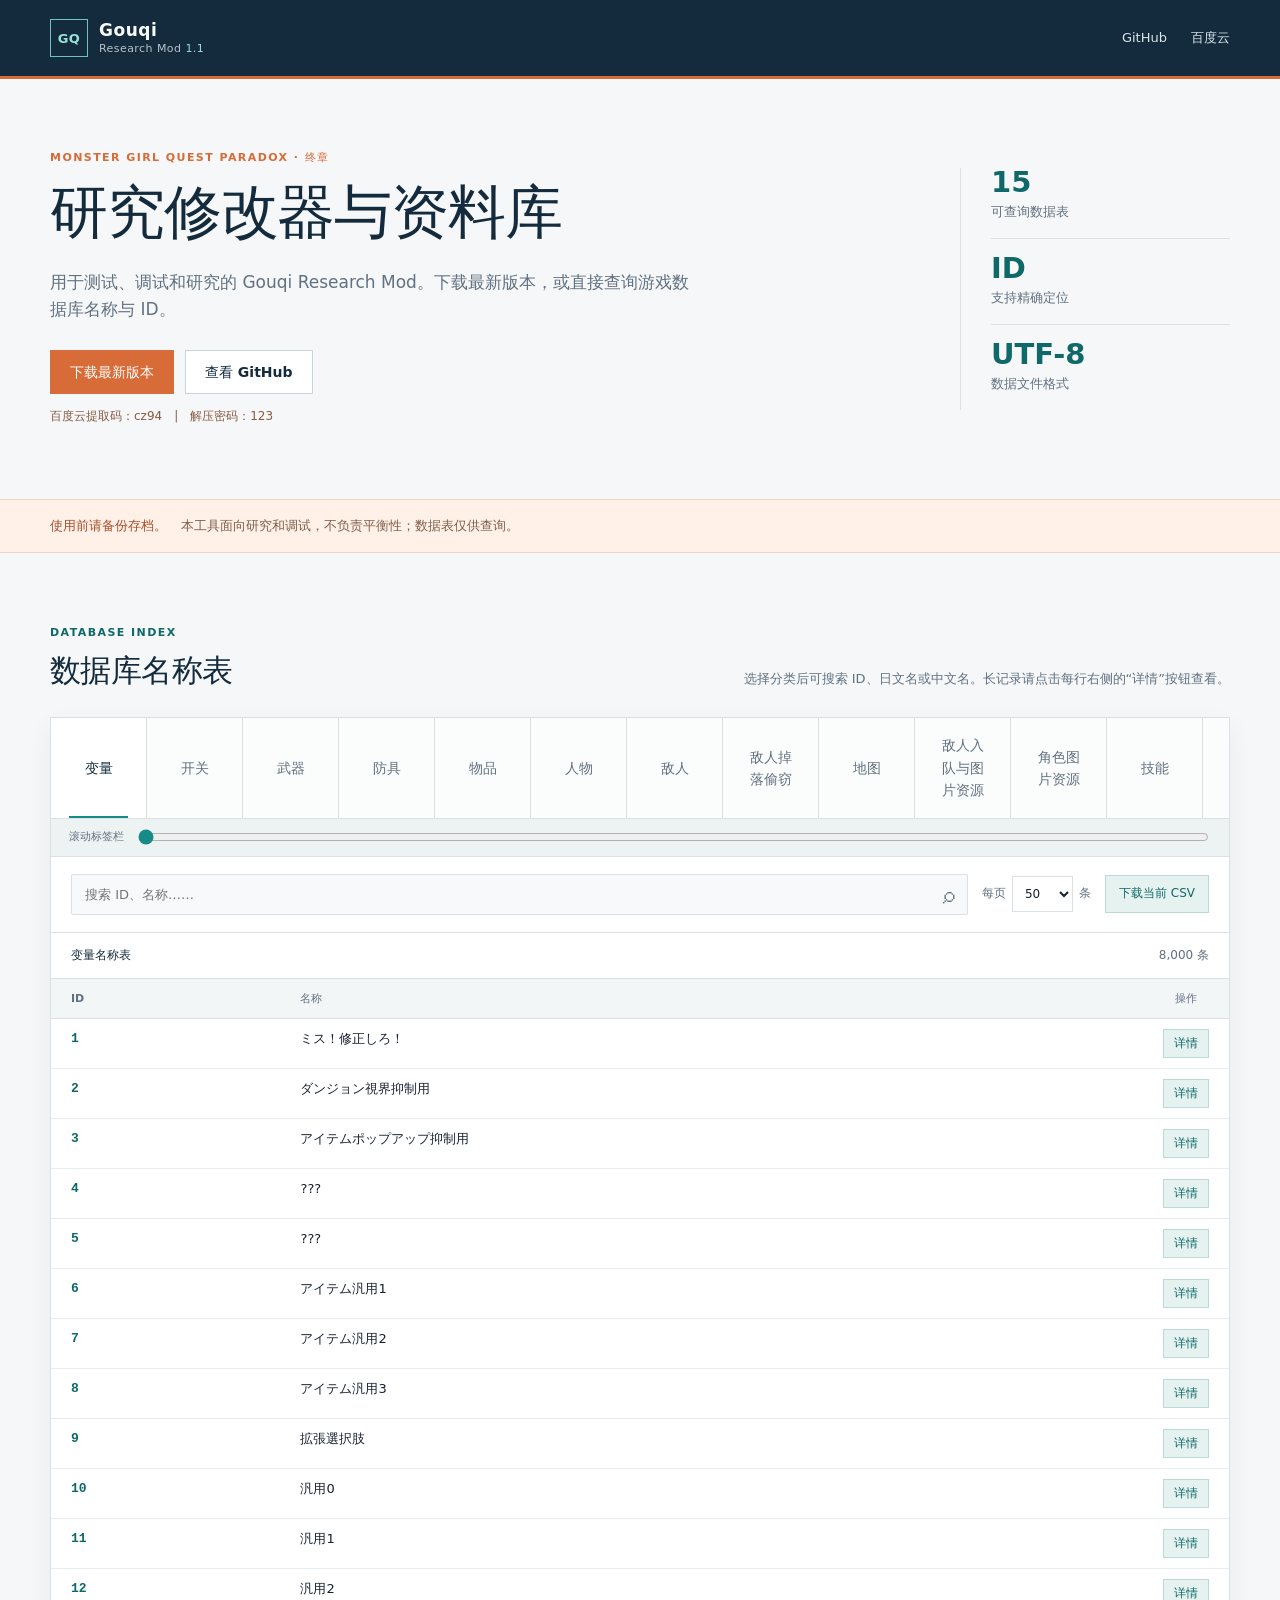
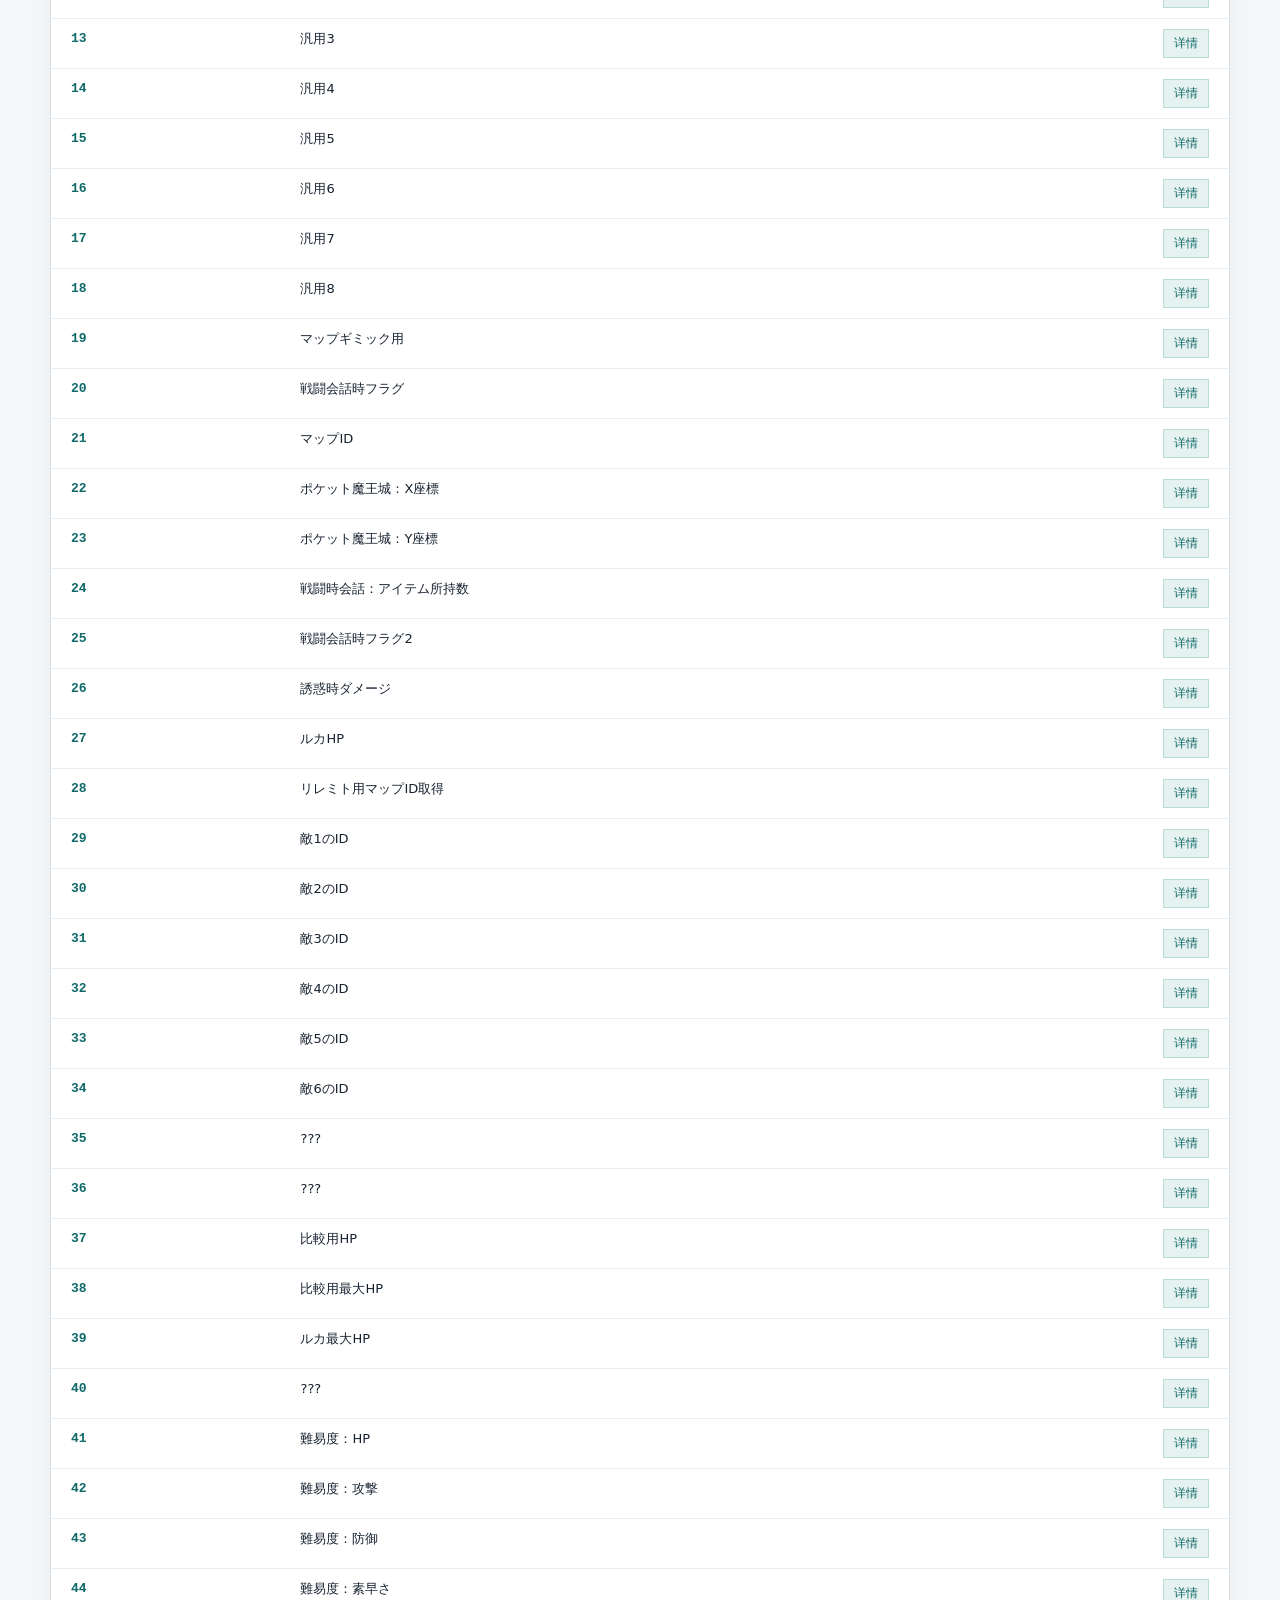
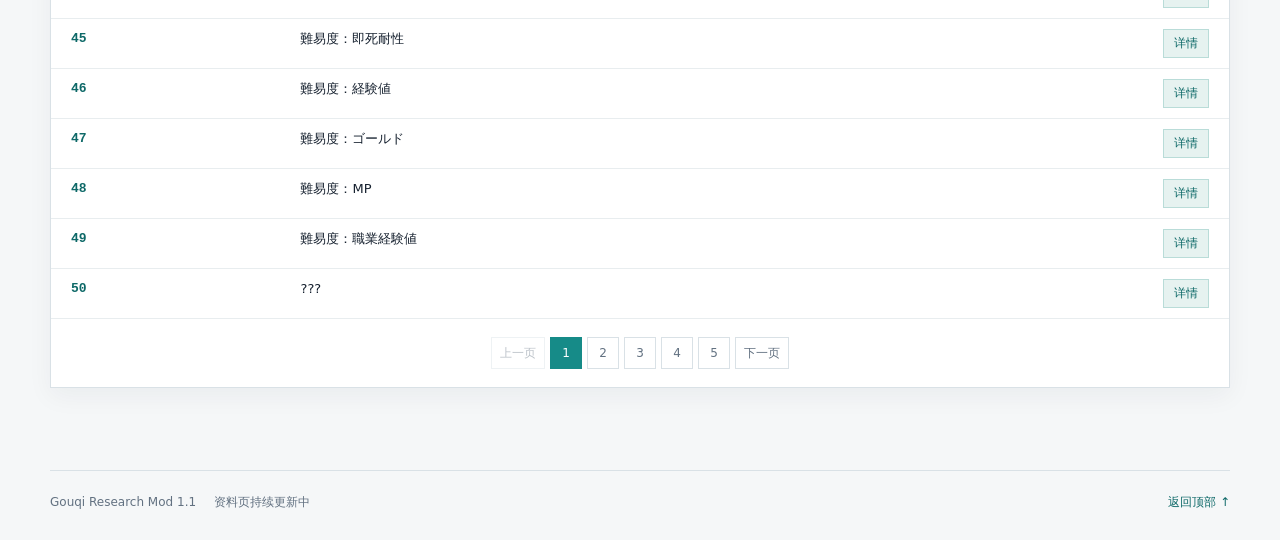
==== commit d3643827: "feat: add enemy drop and steal database" ====
--- a/index.html
+++ b/index.html
@@ -34,7 +34,7 @@
           <p class="config-note" id="config-note"></p>
         </div>
         <aside class="hero-aside" aria-label="项目摘要">
-          <div class="stat"><span class="stat-value">14</span><span class="stat-label">可查询数据表</span></div>
+          <div class="stat"><span class="stat-value">15</span><span class="stat-label">可查询数据表</span></div>
           <div class="stat"><span class="stat-value">ID</span><span class="stat-label">支持精确定位</span></div>
           <div class="stat"><span class="stat-value">UTF-8</span><span class="stat-label">数据文件格式</span></div>
         </aside>
@@ -58,6 +58,7 @@
             <button class="tab" role="tab" aria-selected="false" data-dataset="items">物品</button>
             <button class="tab" role="tab" aria-selected="false" data-dataset="actors">人物</button>
             <button class="tab" role="tab" aria-selected="false" data-dataset="enemies">敌人</button>
+            <button class="tab" role="tab" aria-selected="false" data-dataset="enemyLoot">敌人掉落偷窃</button>
             <button class="tab" role="tab" aria-selected="false" data-dataset="maps">地图</button>
             <button class="tab" role="tab" aria-selected="false" data-dataset="recruits">敌人入队与图片资源</button>
             <button class="tab" role="tab" aria-selected="false" data-dataset="actorImages">角色图片资源</button>
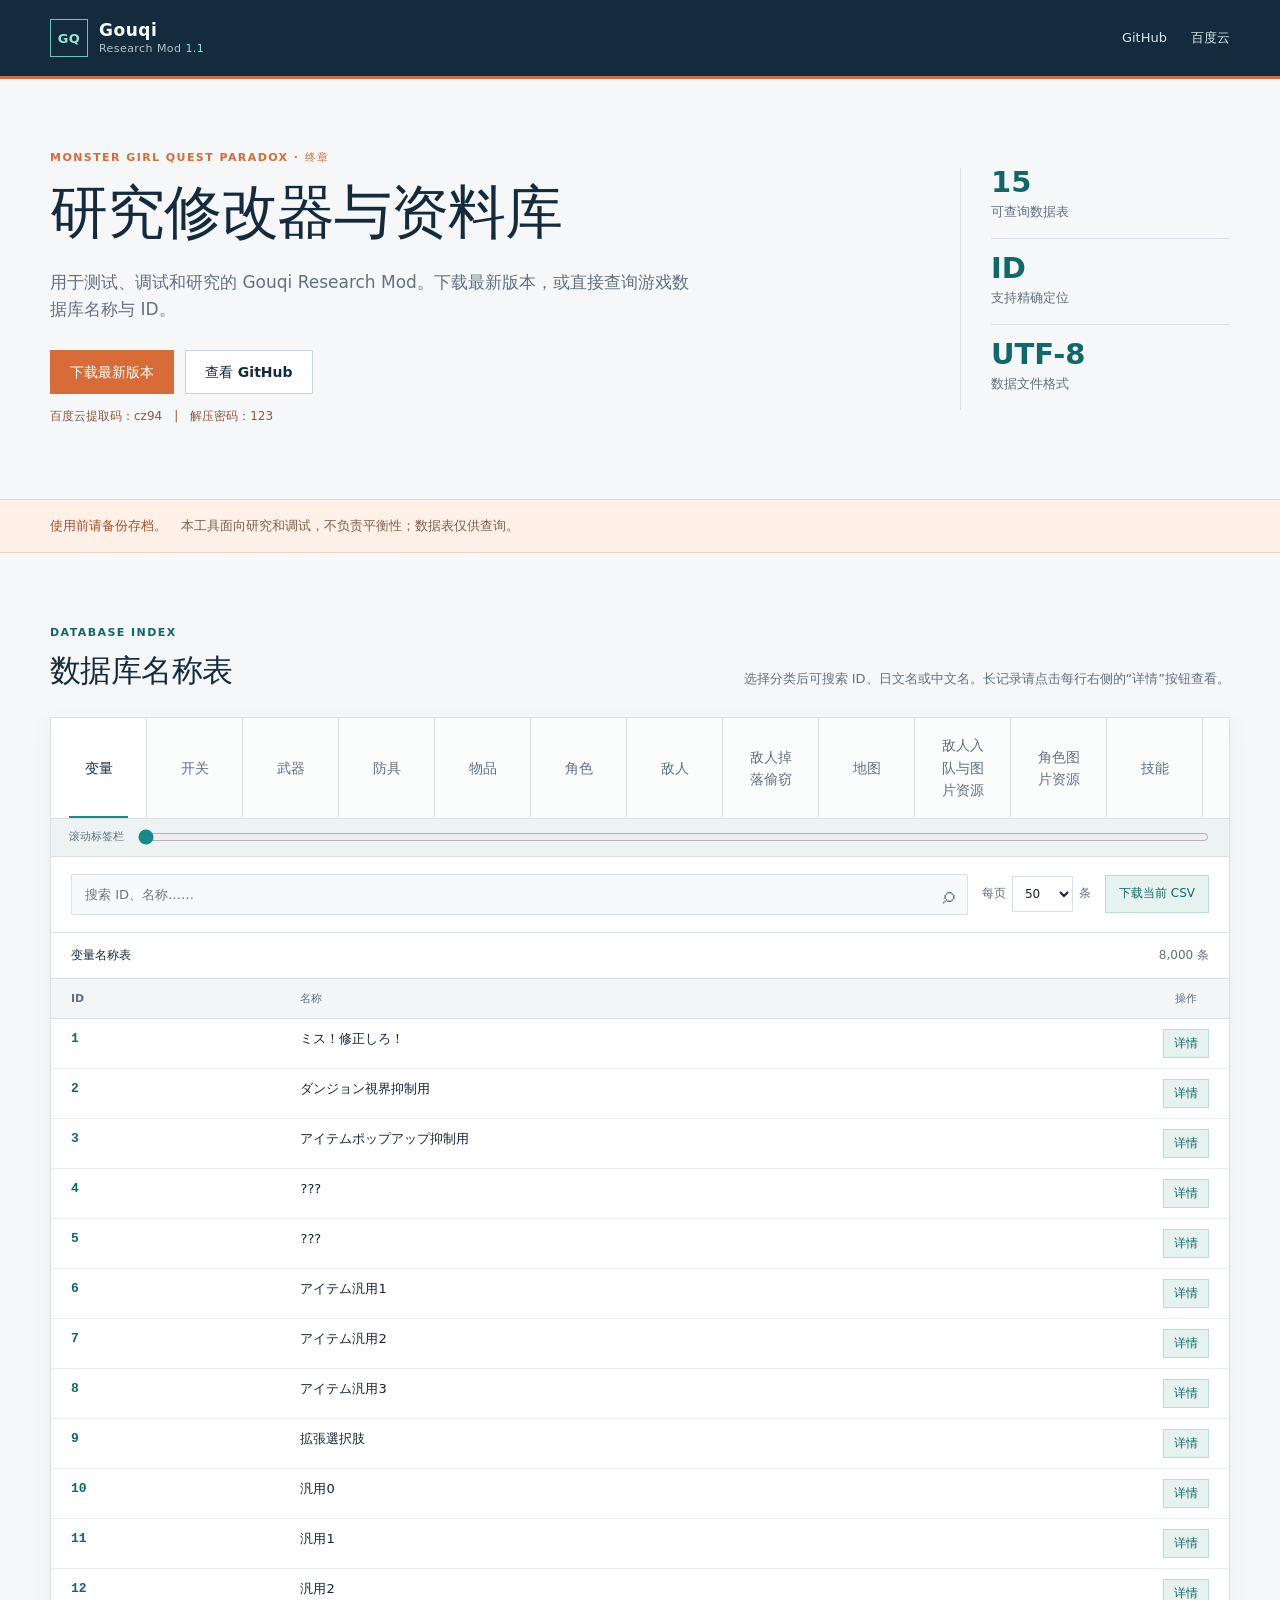
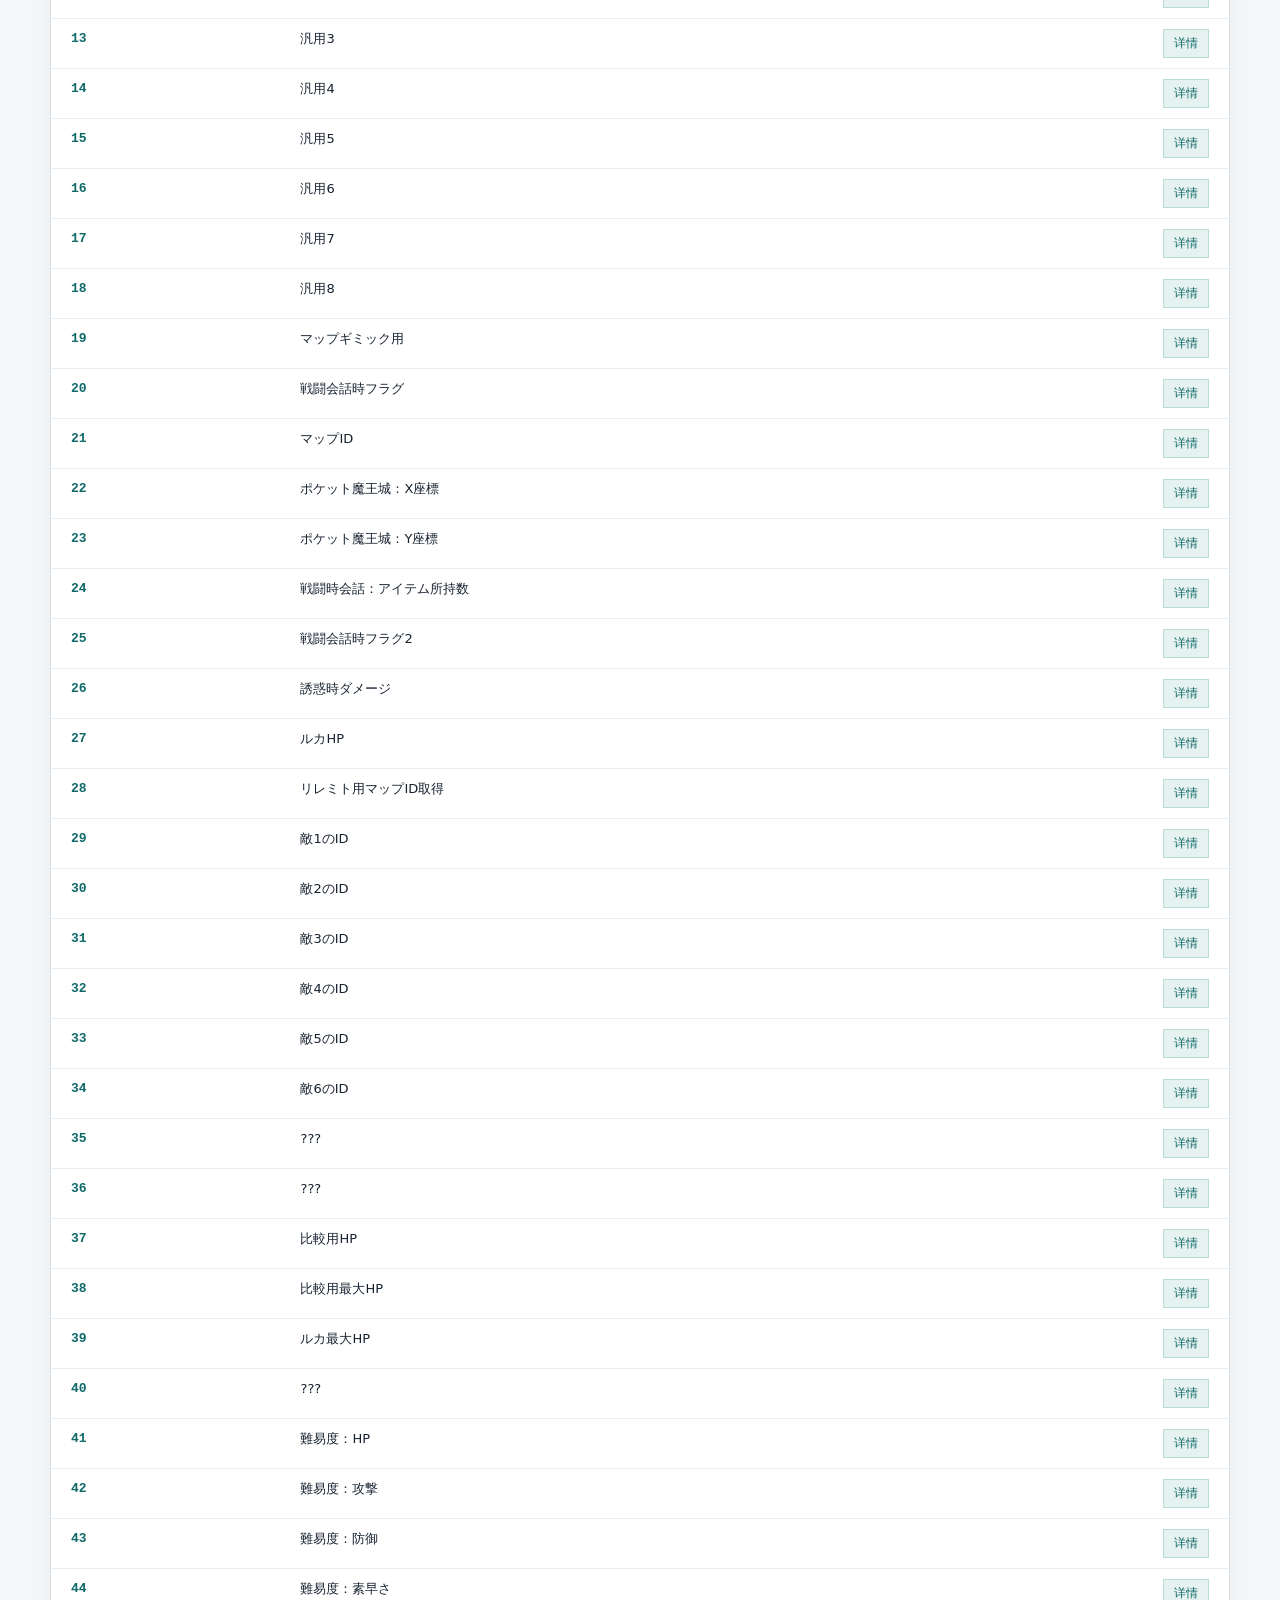
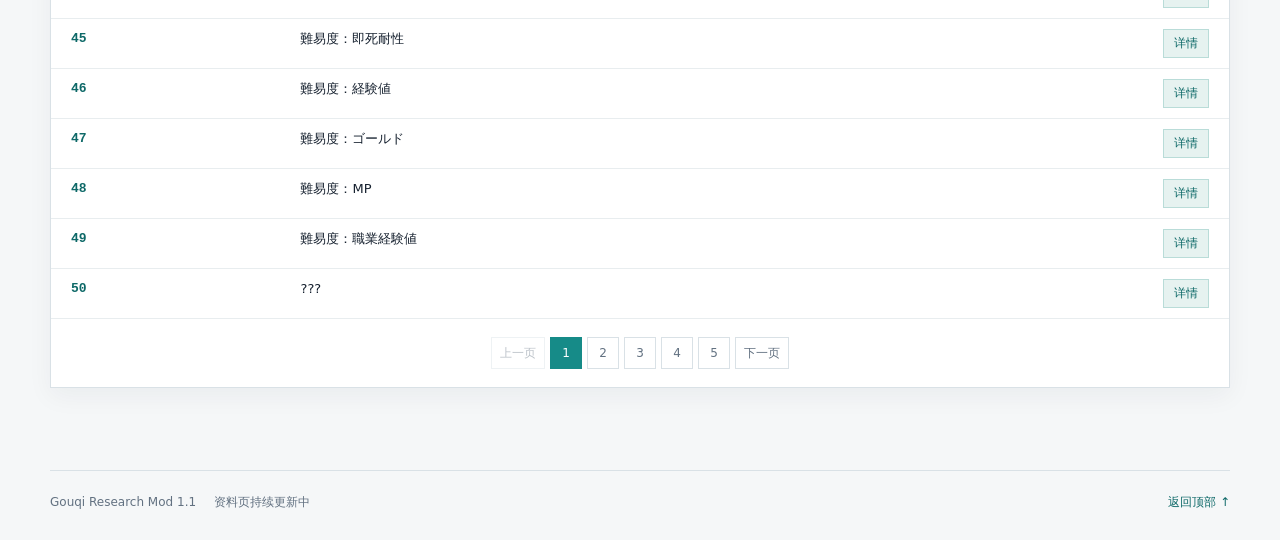
==== commit d78935a1: "refactor: rename person dataset to character dataset" ====
--- a/index.html
+++ b/index.html
@@ -56,12 +56,12 @@
             <button class="tab" role="tab" aria-selected="false" data-dataset="weapons">武器</button>
             <button class="tab" role="tab" aria-selected="false" data-dataset="armor">防具</button>
             <button class="tab" role="tab" aria-selected="false" data-dataset="items">物品</button>
-            <button class="tab" role="tab" aria-selected="false" data-dataset="actors">人物</button>
+            <button class="tab" role="tab" aria-selected="false" data-dataset="characters">角色</button>
             <button class="tab" role="tab" aria-selected="false" data-dataset="enemies">敌人</button>
             <button class="tab" role="tab" aria-selected="false" data-dataset="enemyLoot">敌人掉落偷窃</button>
             <button class="tab" role="tab" aria-selected="false" data-dataset="maps">地图</button>
             <button class="tab" role="tab" aria-selected="false" data-dataset="recruits">敌人入队与图片资源</button>
-            <button class="tab" role="tab" aria-selected="false" data-dataset="actorImages">角色图片资源</button>
+            <button class="tab" role="tab" aria-selected="false" data-dataset="characterImages">角色图片资源</button>
             <button class="tab" role="tab" aria-selected="false" data-dataset="skills">技能</button>
             <button class="tab" role="tab" aria-selected="false" data-dataset="abilities">能力</button>
             <button class="tab" role="tab" aria-selected="false" data-dataset="jobs">职业学习</button>
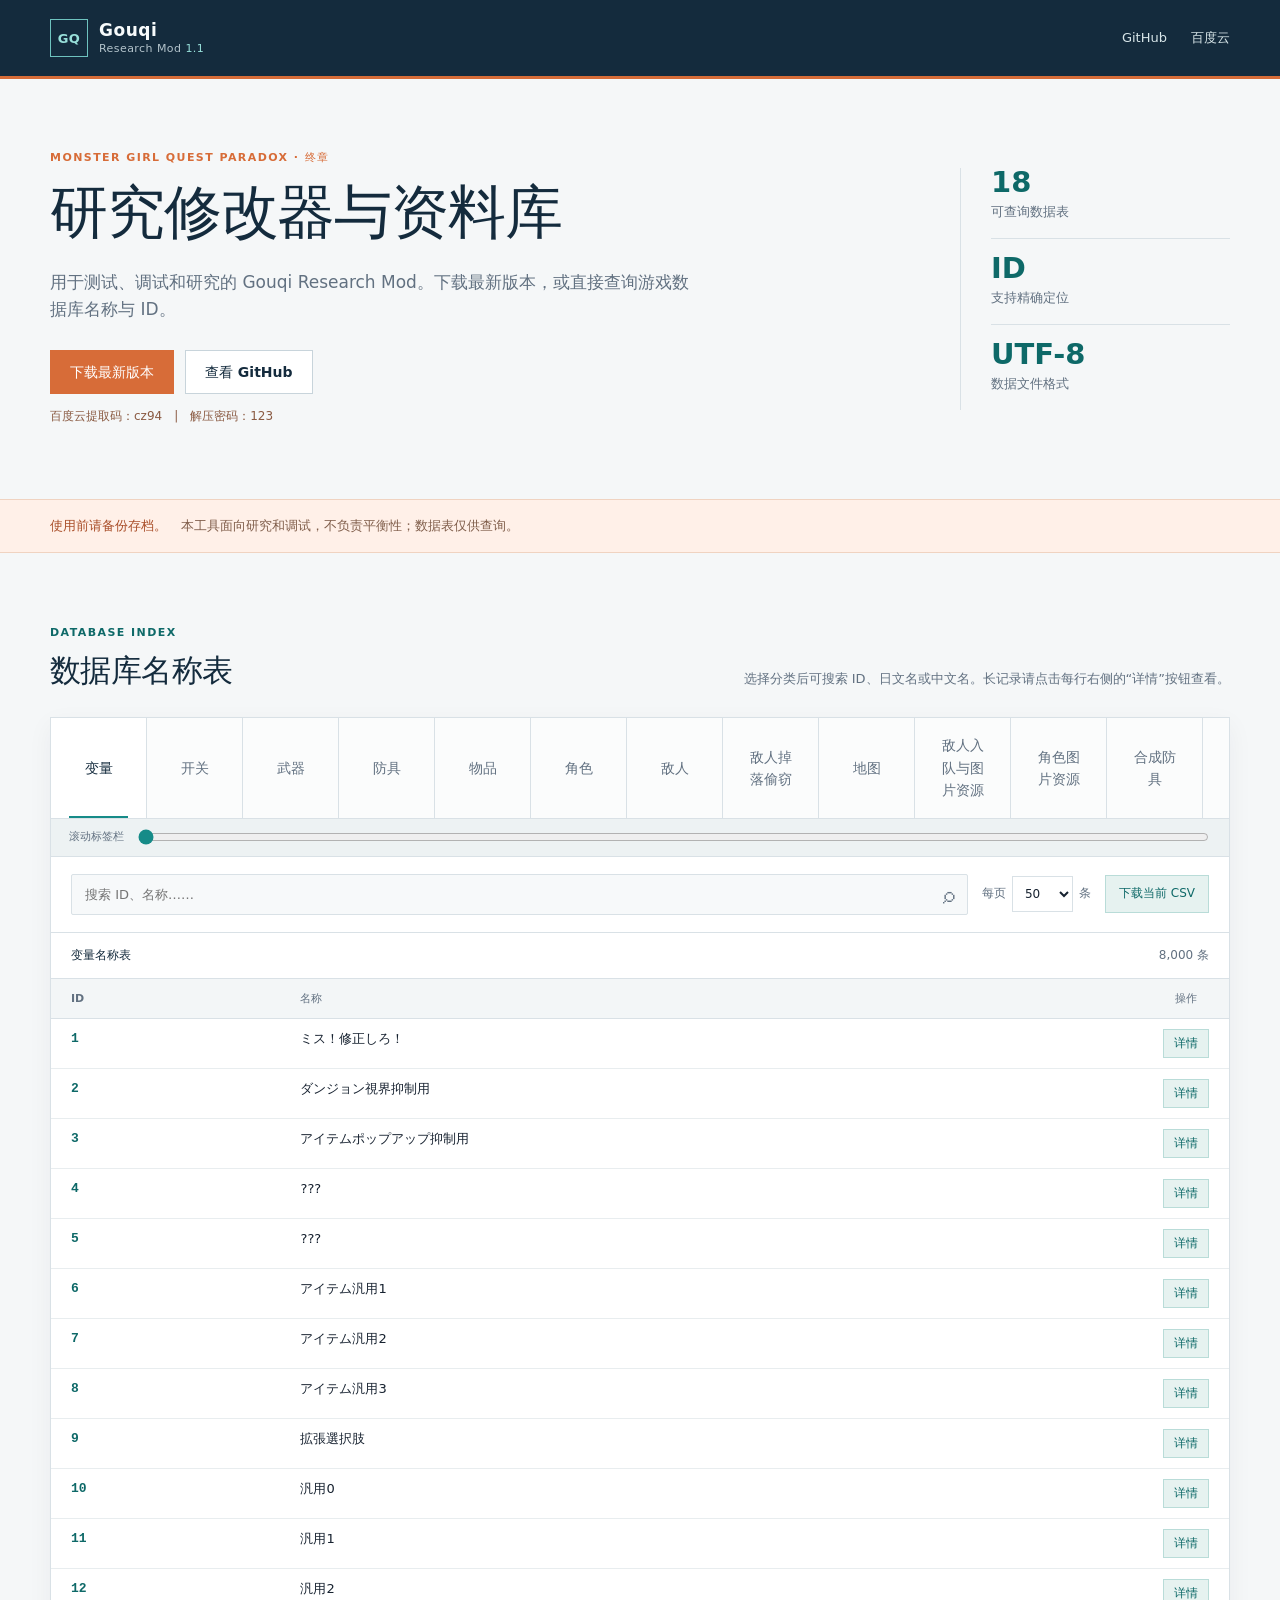
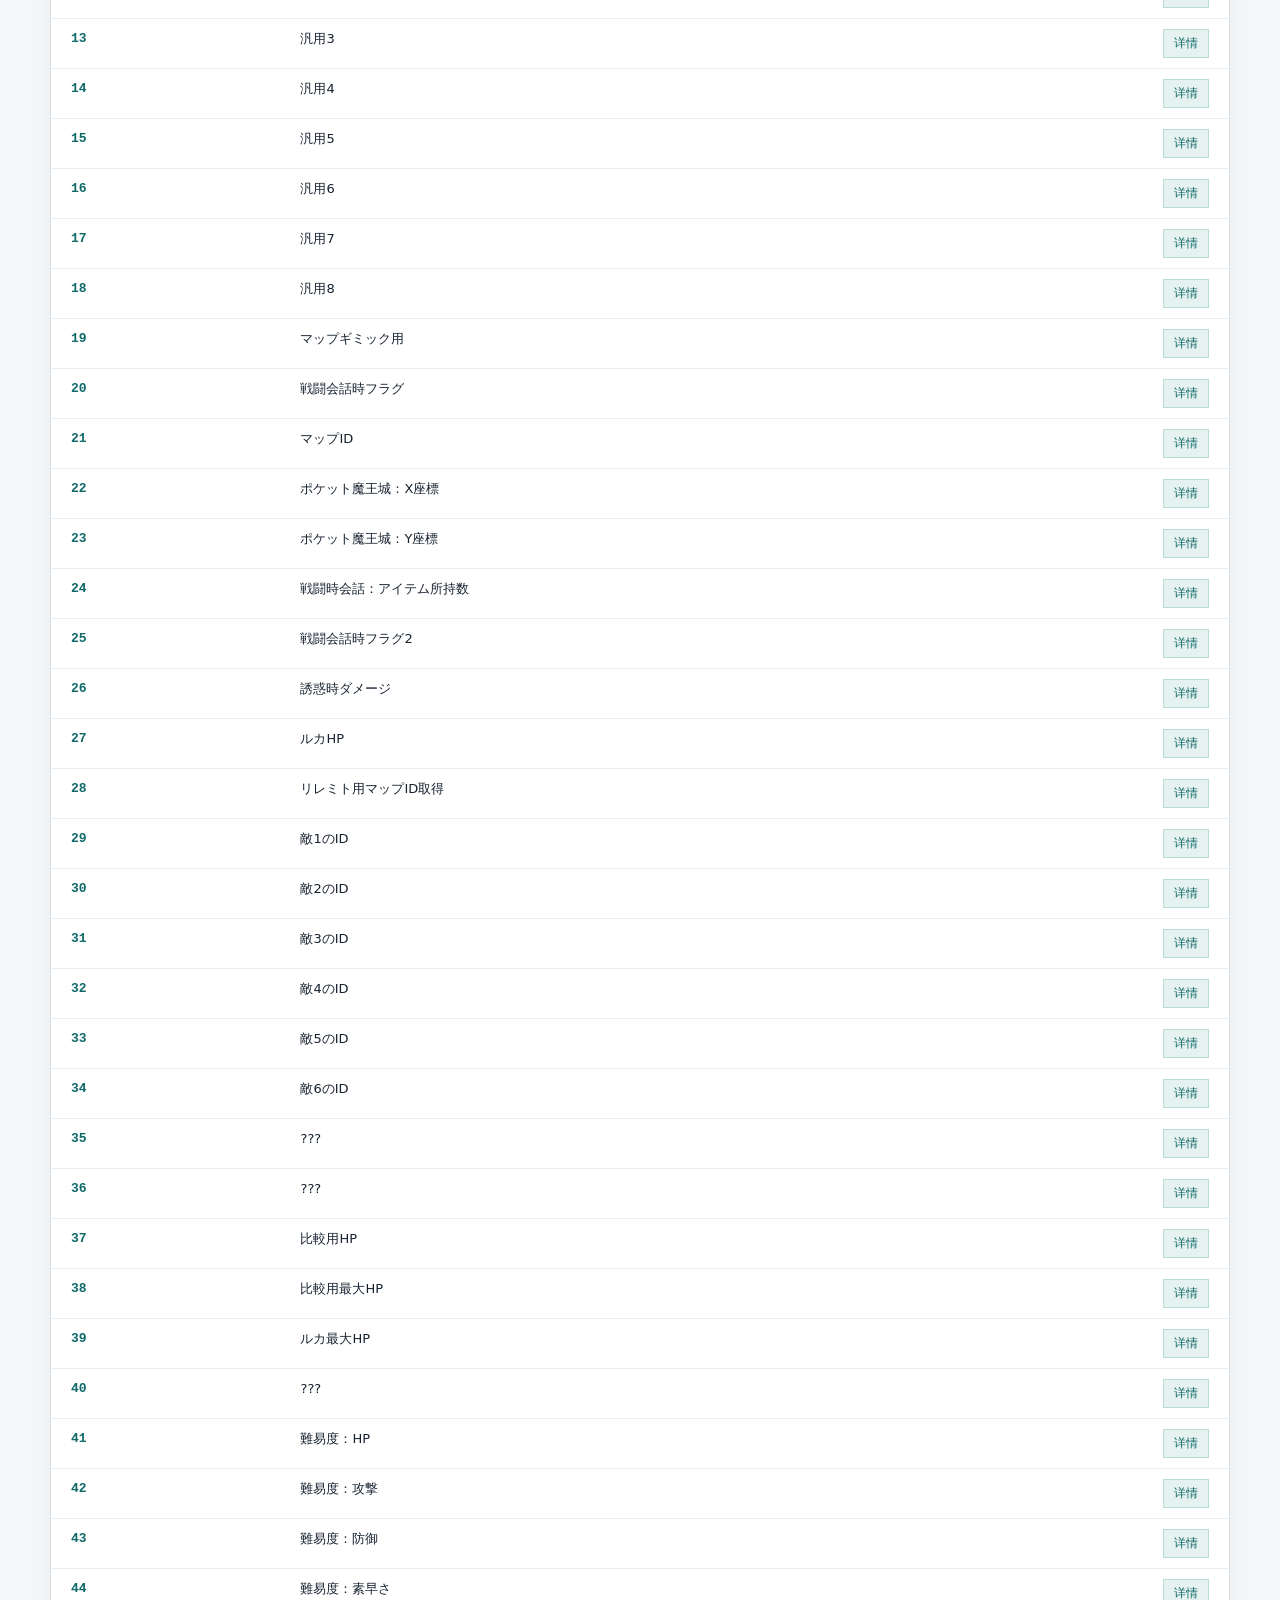
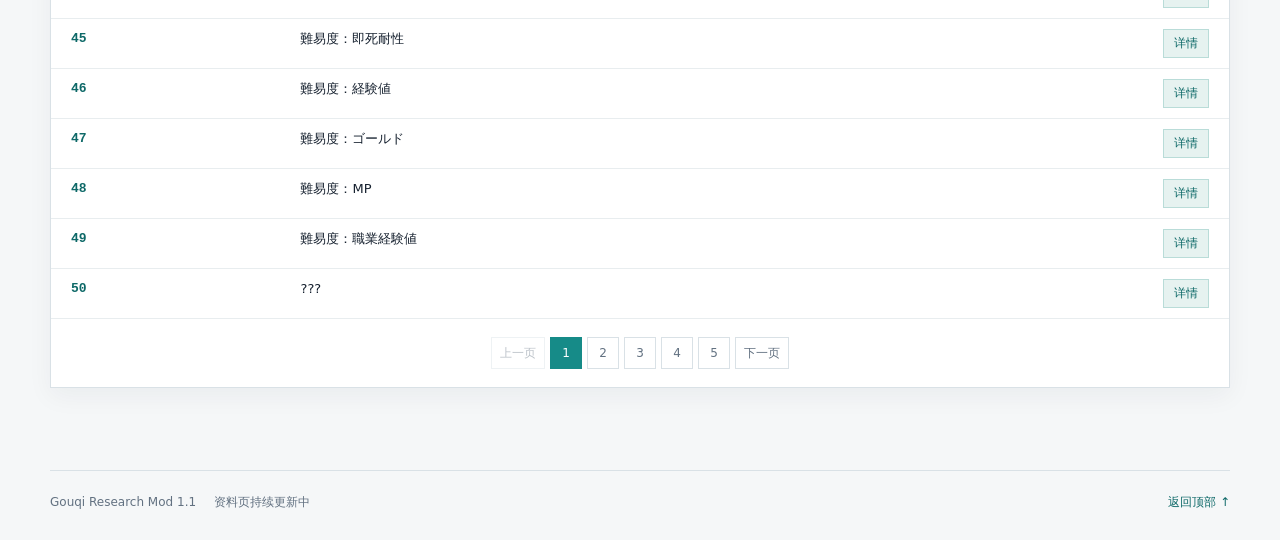
==== commit e48f94e9: "feat: add crafting recipe database tabs" ====
--- a/index.html
+++ b/index.html
@@ -34,7 +34,7 @@
           <p class="config-note" id="config-note"></p>
         </div>
         <aside class="hero-aside" aria-label="项目摘要">
-          <div class="stat"><span class="stat-value">15</span><span class="stat-label">可查询数据表</span></div>
+          <div class="stat"><span class="stat-value">18</span><span class="stat-label">可查询数据表</span></div>
           <div class="stat"><span class="stat-value">ID</span><span class="stat-label">支持精确定位</span></div>
           <div class="stat"><span class="stat-value">UTF-8</span><span class="stat-label">数据文件格式</span></div>
         </aside>
@@ -62,6 +62,9 @@
             <button class="tab" role="tab" aria-selected="false" data-dataset="maps">地图</button>
             <button class="tab" role="tab" aria-selected="false" data-dataset="recruits">敌人入队与图片资源</button>
             <button class="tab" role="tab" aria-selected="false" data-dataset="characterImages">角色图片资源</button>
+            <button class="tab" role="tab" aria-selected="false" data-dataset="craftArmor">合成防具</button>
+            <button class="tab" role="tab" aria-selected="false" data-dataset="craftWeapons">合成武器</button>
+            <button class="tab" role="tab" aria-selected="false" data-dataset="craftItems">合成物品</button>
             <button class="tab" role="tab" aria-selected="false" data-dataset="skills">技能</button>
             <button class="tab" role="tab" aria-selected="false" data-dataset="abilities">能力</button>
             <button class="tab" role="tab" aria-selected="false" data-dataset="jobs">职业学习</button>
--- a/styles.css
+++ b/styles.css
@@ -457,10 +457,21 @@
   background: #f5fbfa;
 }
 .action-column {
+  position: sticky;
+  right: 0;
   width: 72px;
   min-width: 72px;
   text-align: center;
   white-space: nowrap;
+  background: var(--surface);
+  box-shadow: -5px 0 8px rgba(20, 43, 61, .07);
+  z-index: 2;
+}
+th.action-column {
+  background: #f3f6f7;
+}
+tbody tr:hover .action-column {
+  background: #f5fbfa;
 }
 .detail-button {
   min-width: 46px;
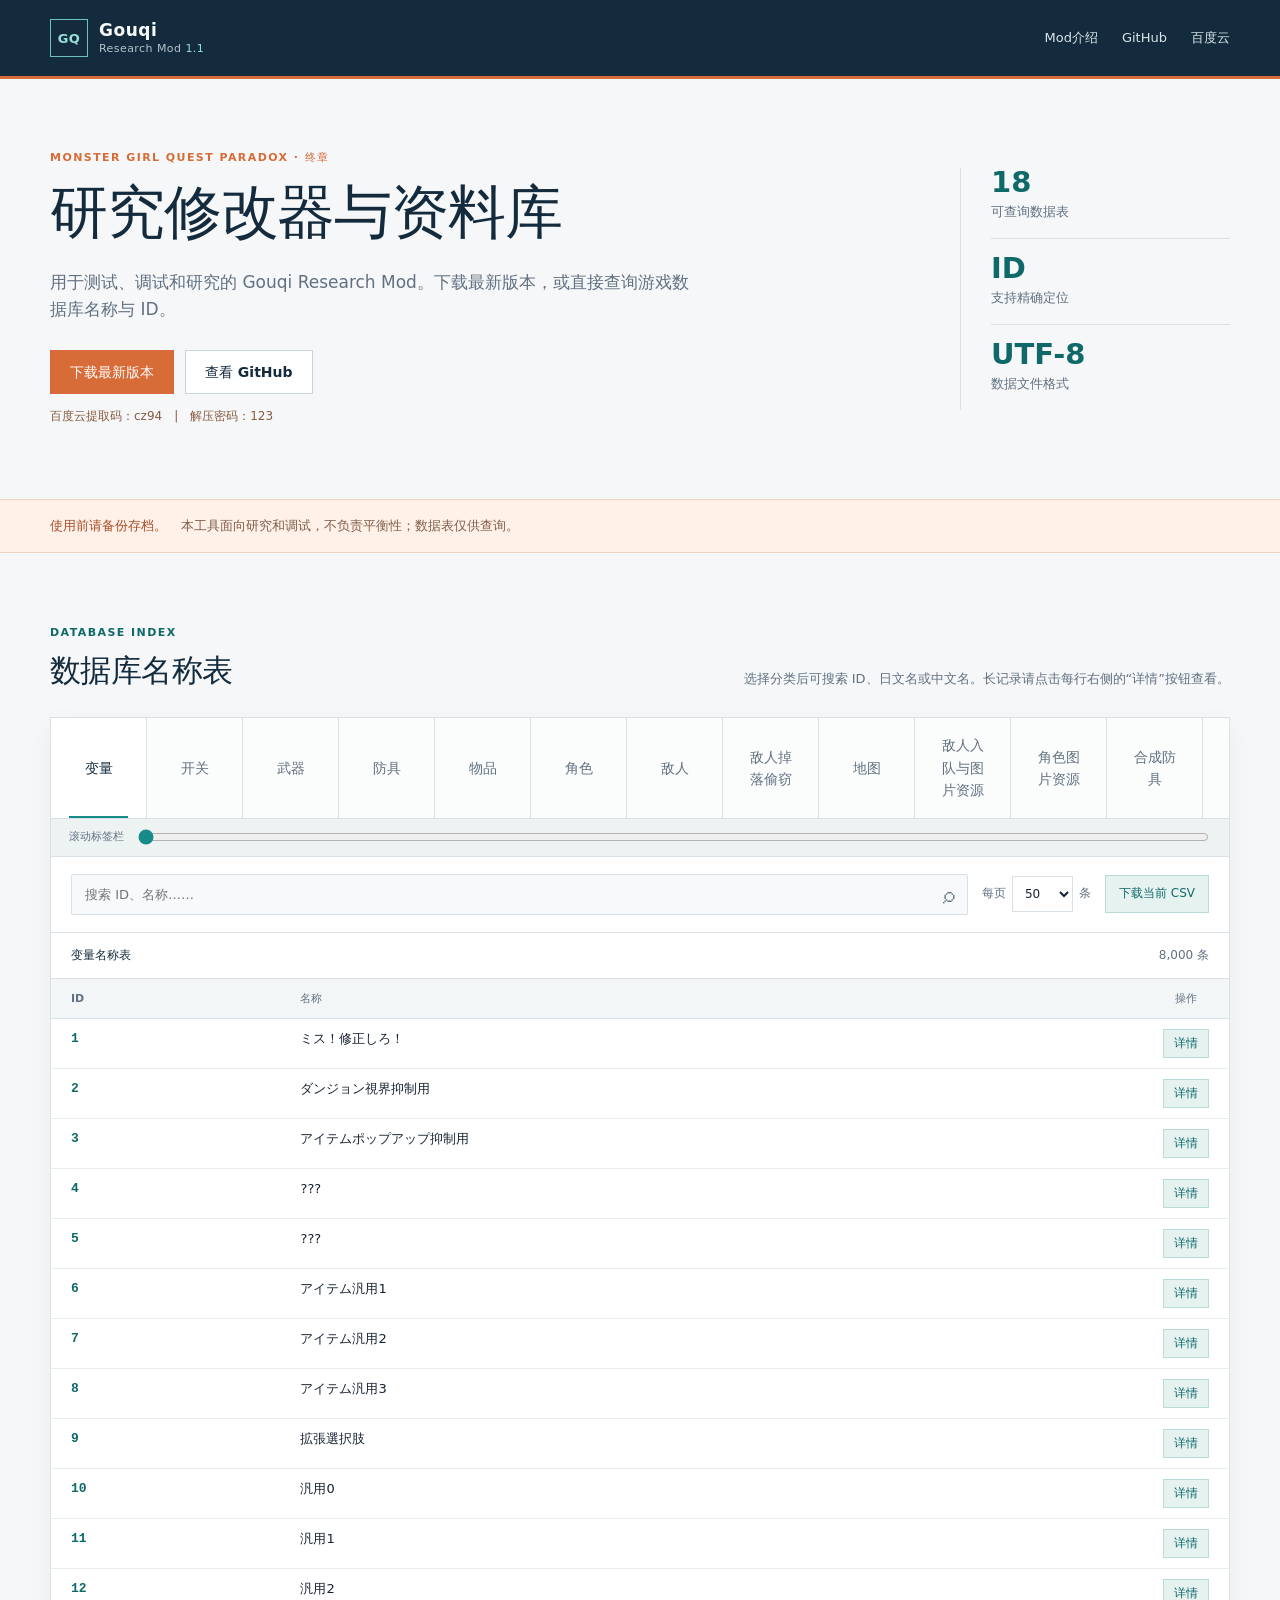
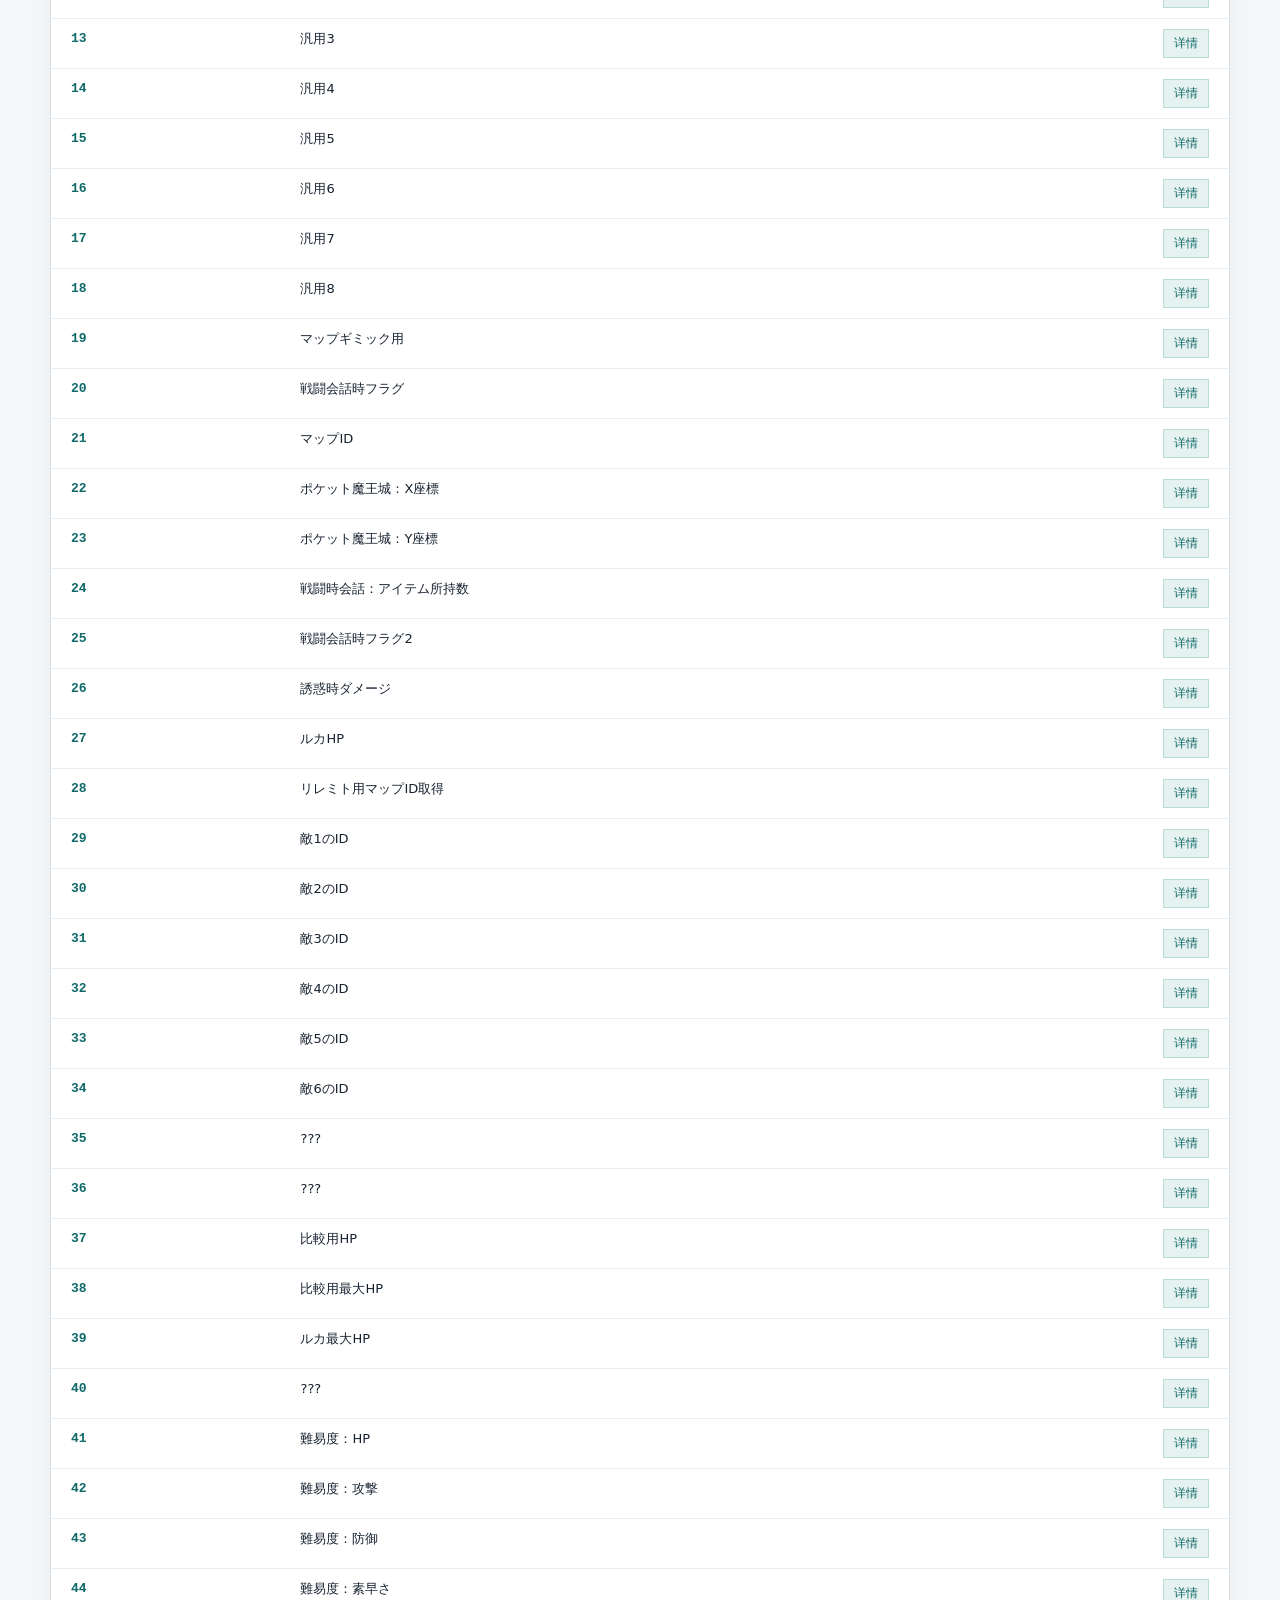
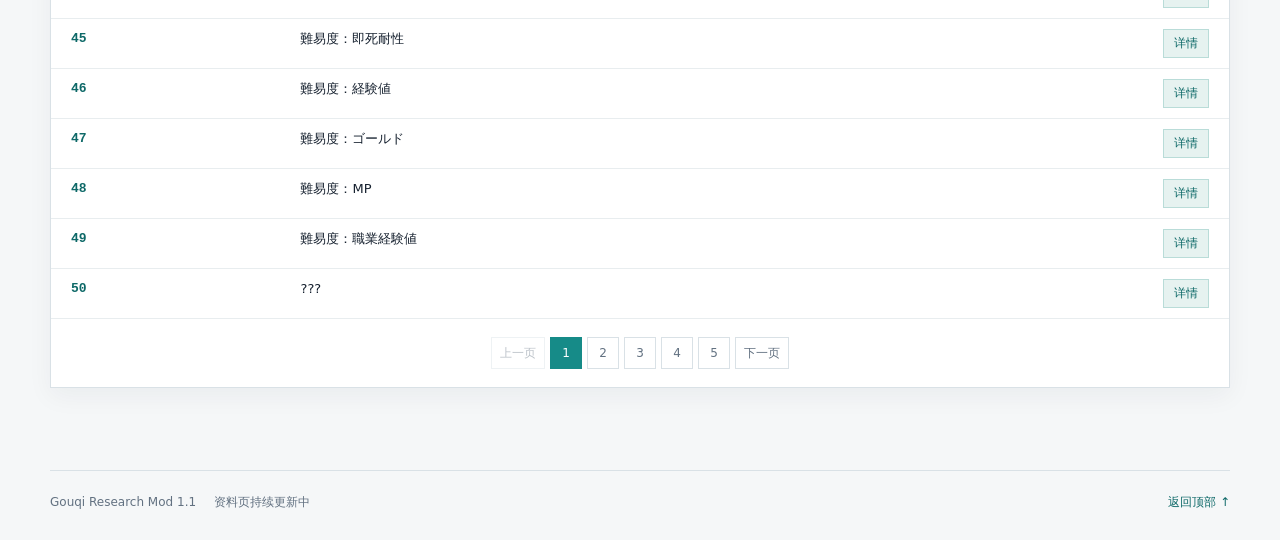
==== commit 61f05bf3: "feat: add mod-guide and mod-guide-template for generating mod-guid" ====
--- a/index.html
+++ b/index.html
@@ -15,6 +15,7 @@
           <span><strong>Gouqi</strong><small>Research Mod <em id="header-version"></em></small></span>
         </a>
         <nav class="top-links" aria-label="外部链接">
+          <a href="mod-guide/">Mod介绍</a>
           <a id="header-github" href="#" target="_blank" rel="noreferrer">GitHub</a>
           <a id="header-baidu" href="#" target="_blank" rel="noreferrer">百度云</a>
         </nav>
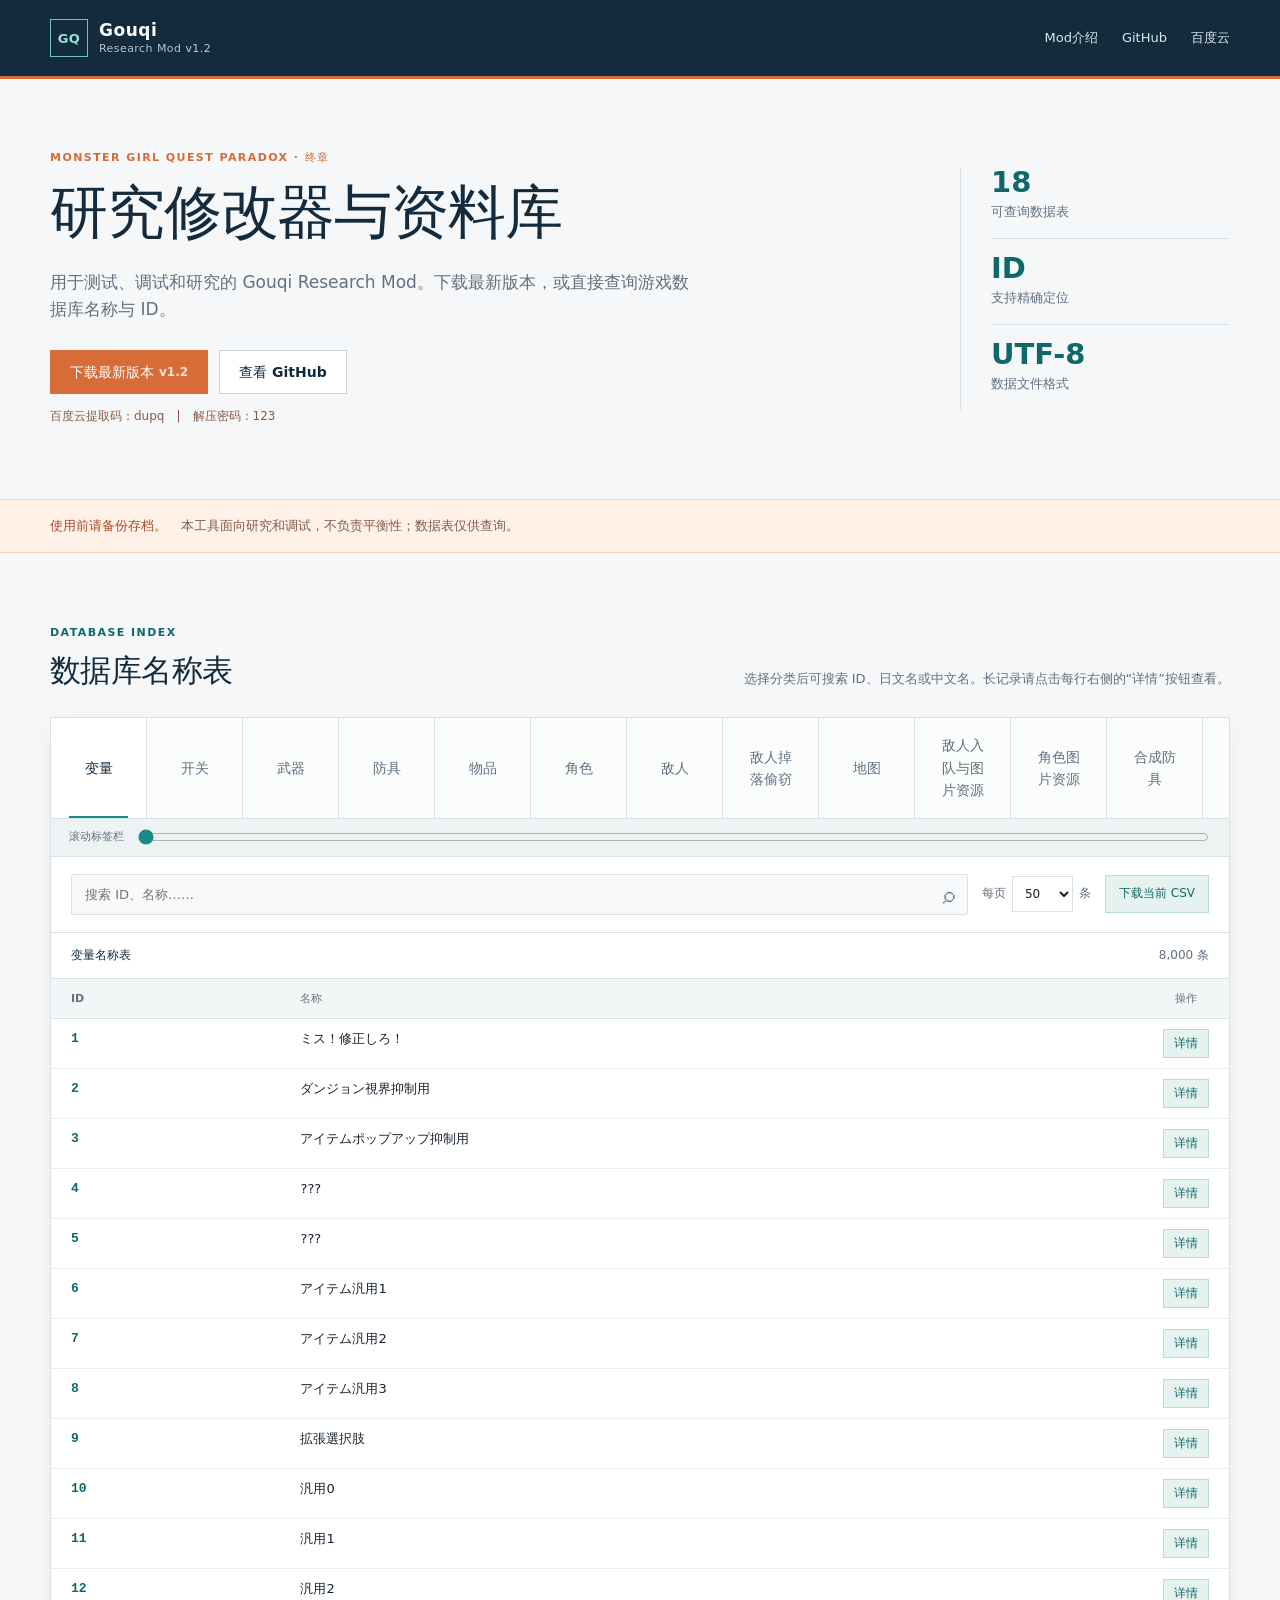
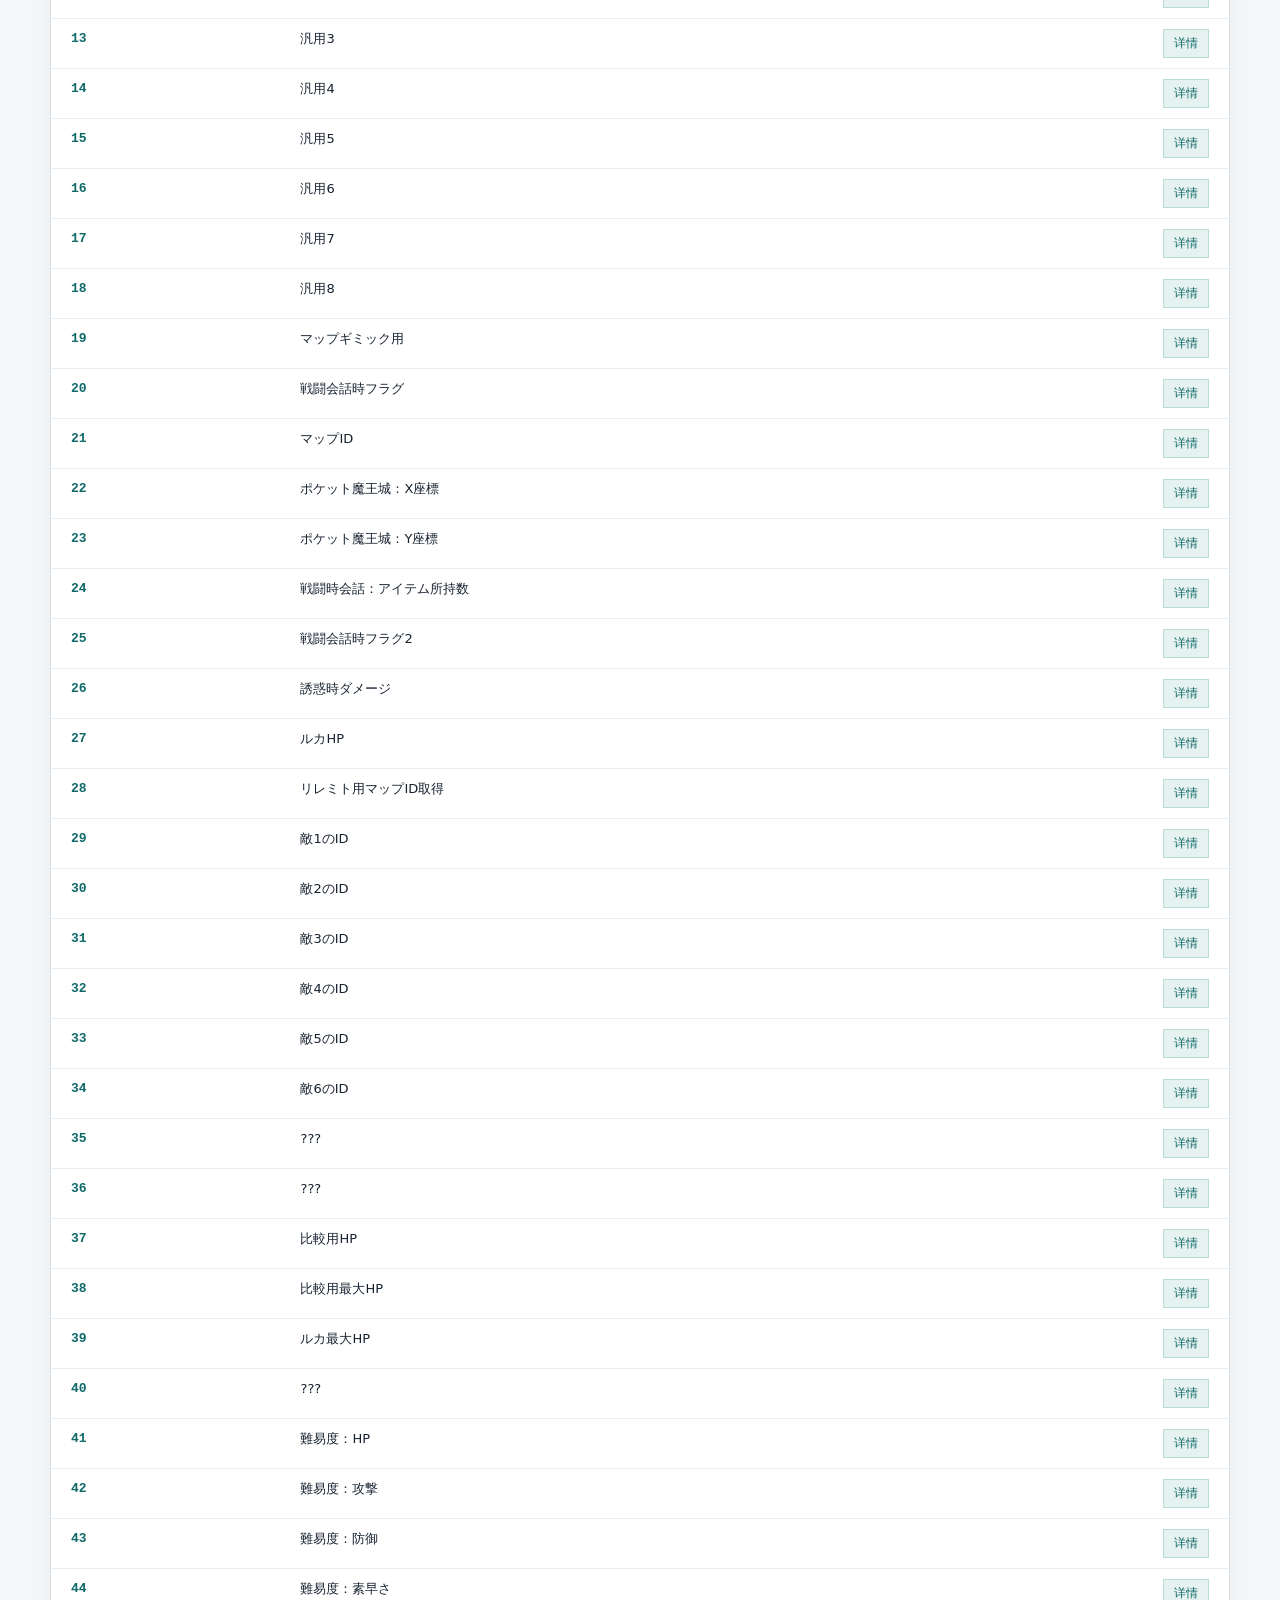
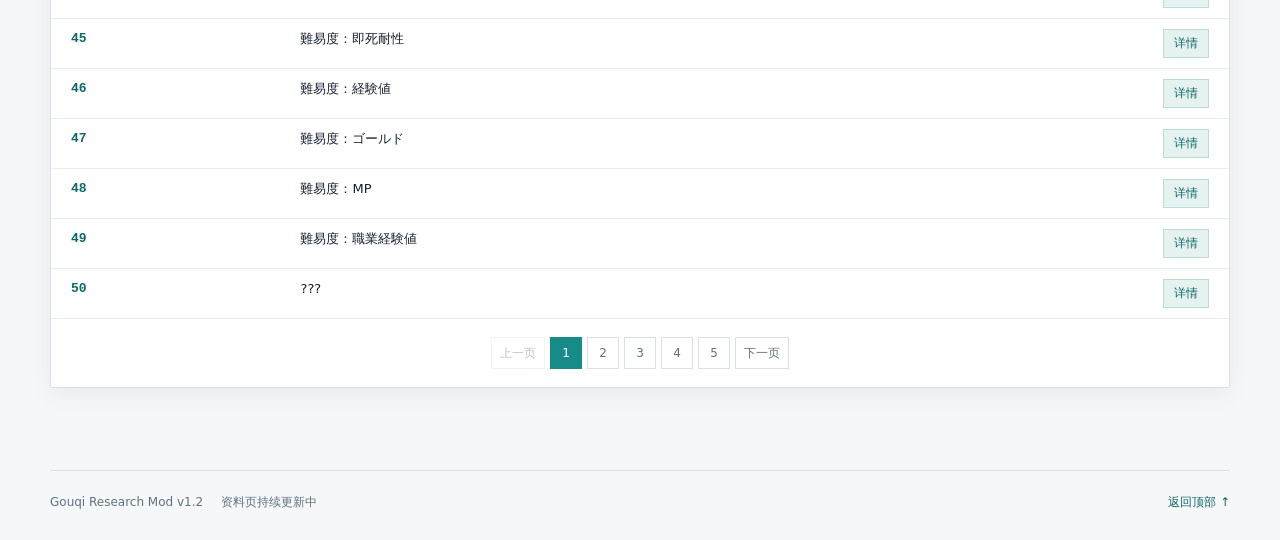
==== commit 6fa657c2: "feat: update download link and display mod version" ====
--- a/index.html
+++ b/index.html
@@ -29,7 +29,7 @@
           <h1>研究修改器与资料库</h1>
           <p class="hero-lede">用于测试、调试和研究的 Gouqi Research Mod。下载最新版本，或直接查询游戏数据库名称与 ID。</p>
           <div class="hero-actions">
-            <a class="button button-primary" id="hero-baidu" href="#" target="_blank" rel="noreferrer">下载最新版本</a>
+            <a class="button button-primary" id="hero-baidu" href="#" target="_blank" rel="noreferrer">下载最新版本 <span id="download-version" aria-label="版本号"></span></a>
             <a class="button button-secondary" id="hero-github" href="#" target="_blank" rel="noreferrer">查看 GitHub</a>
           </div>
           <p class="config-note" id="config-note"></p>
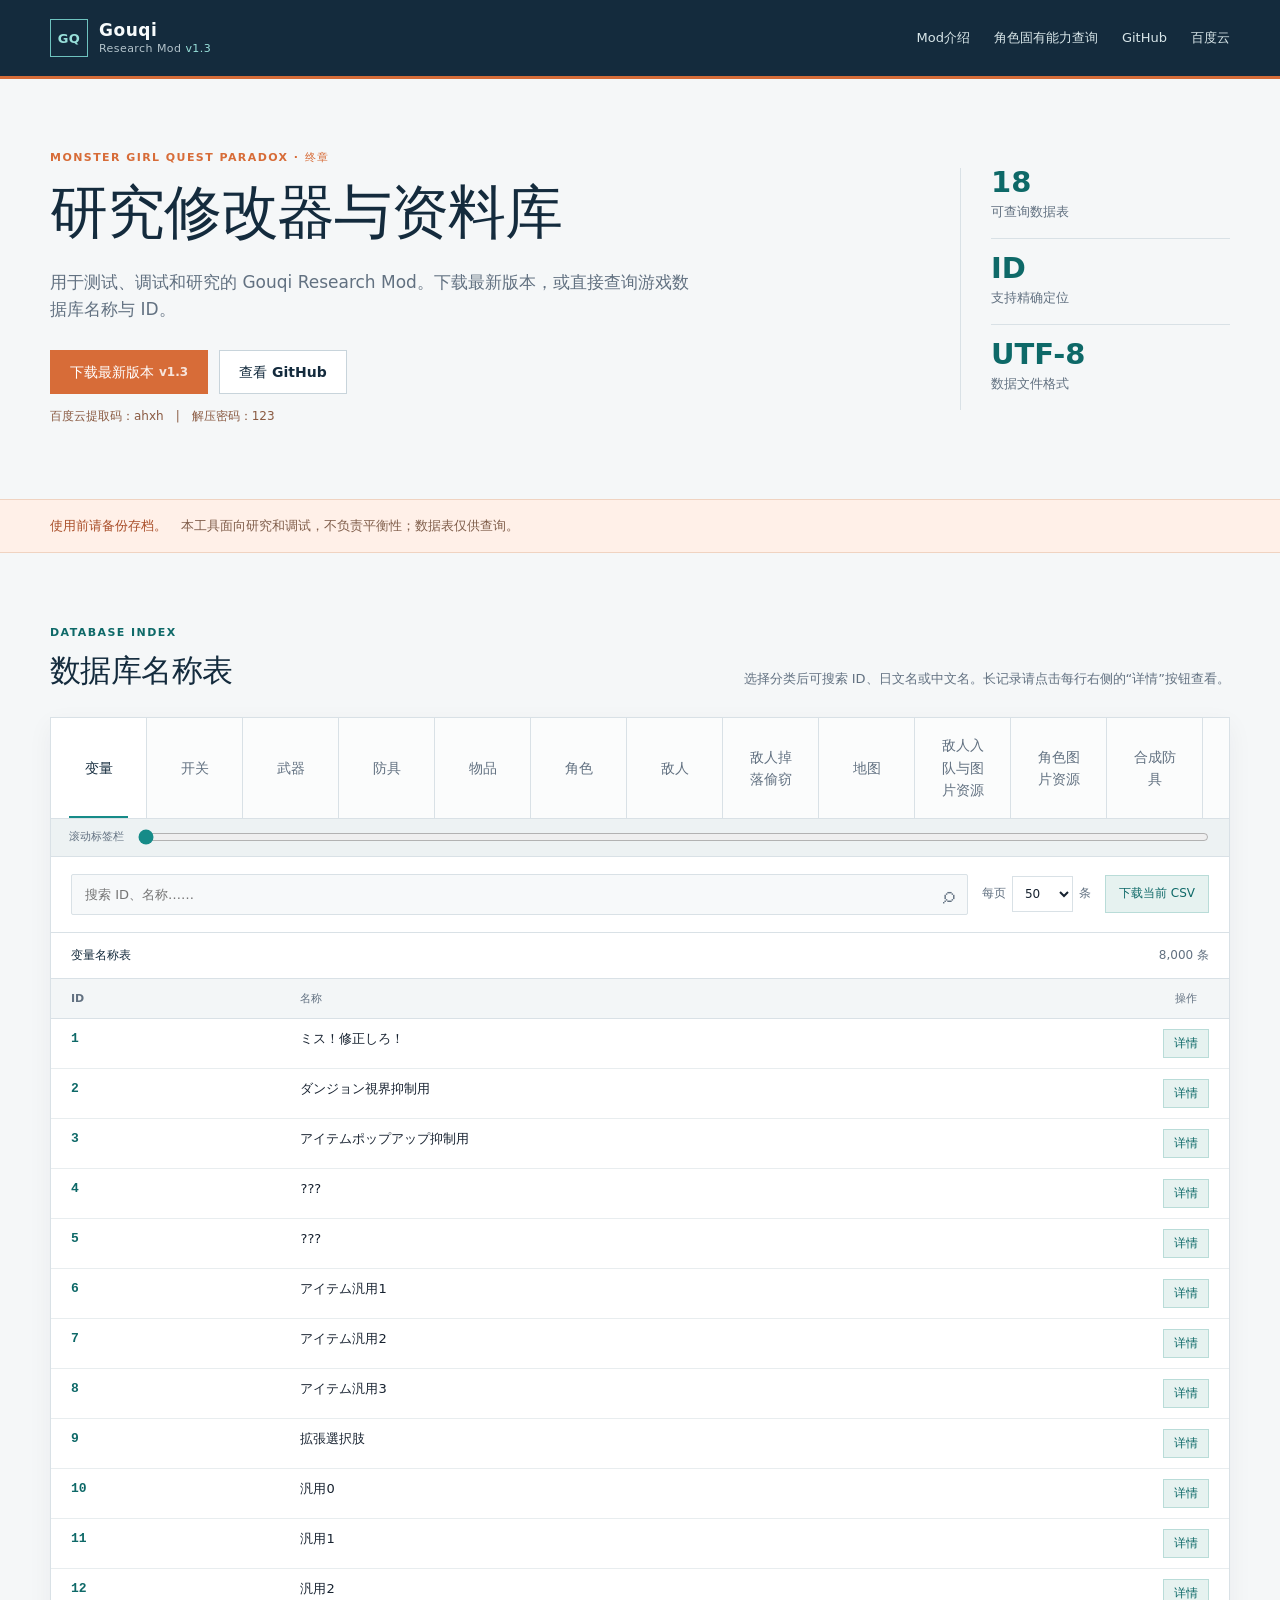
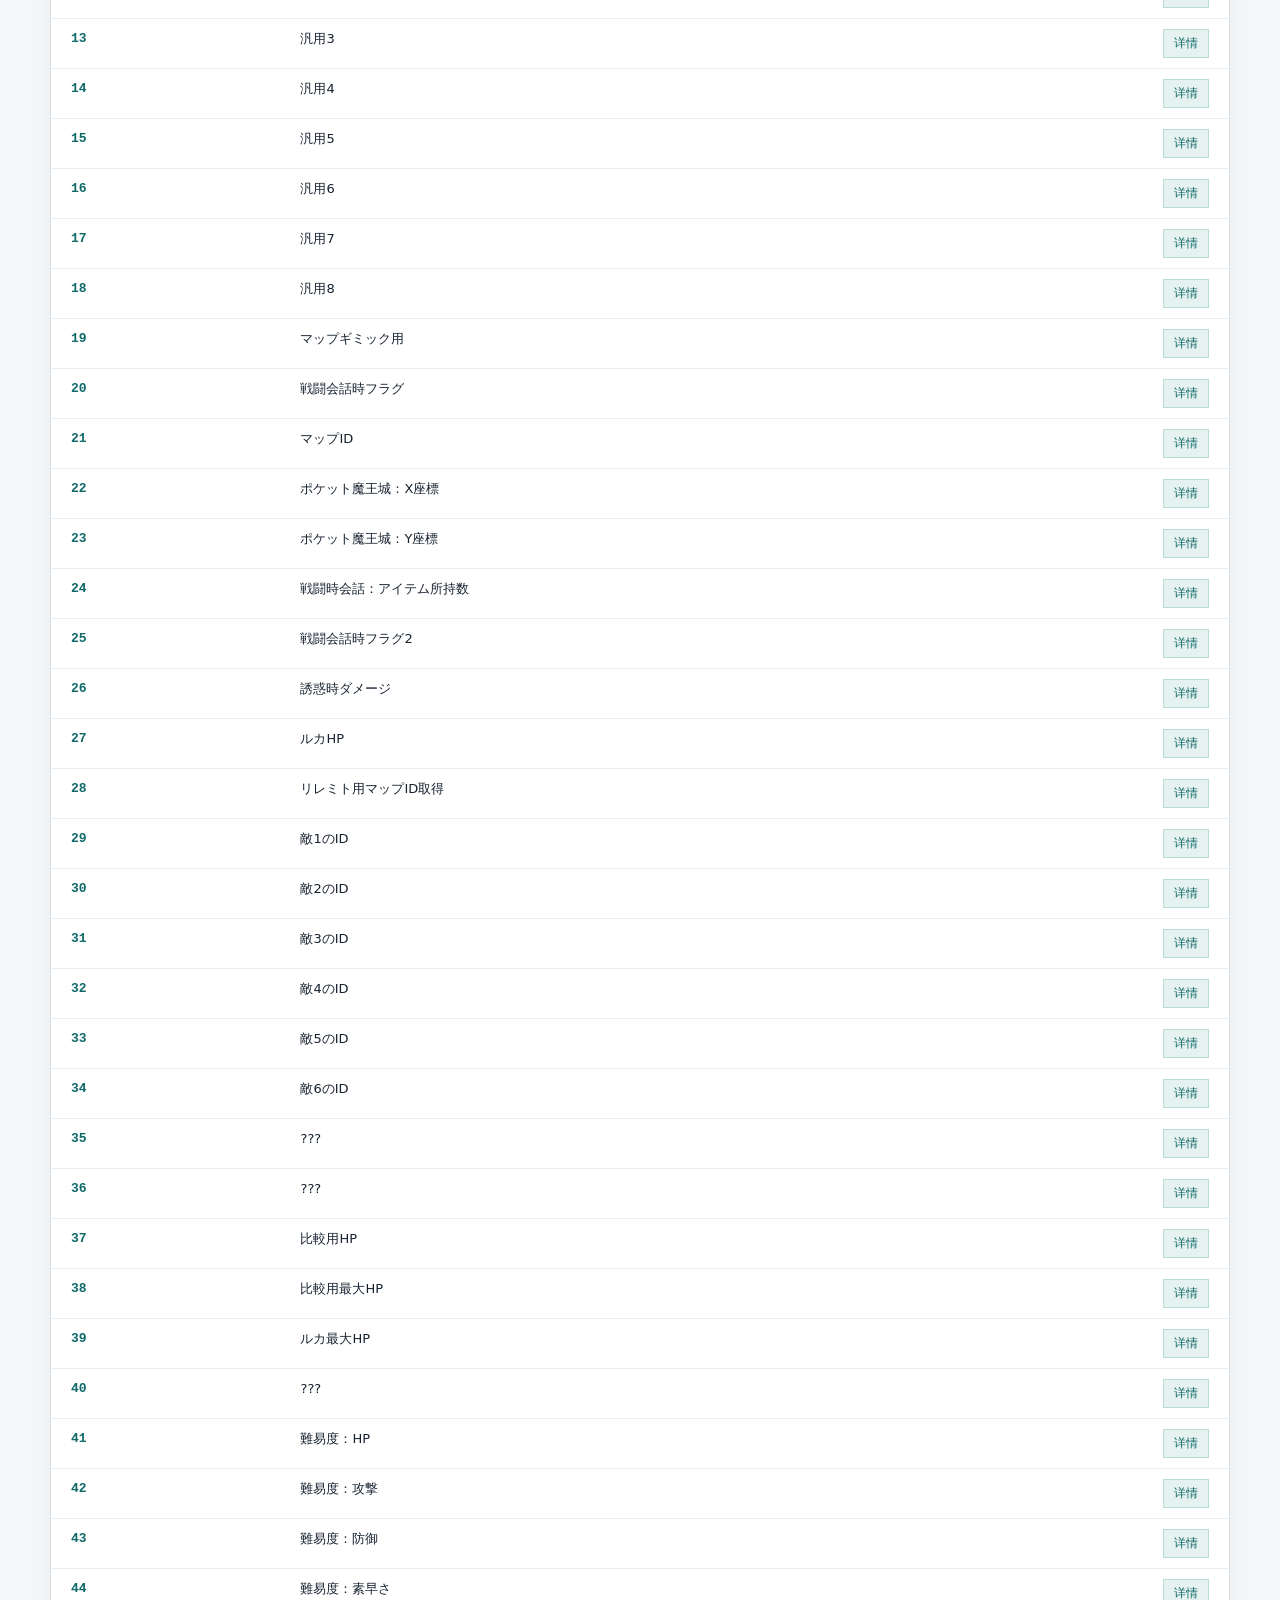
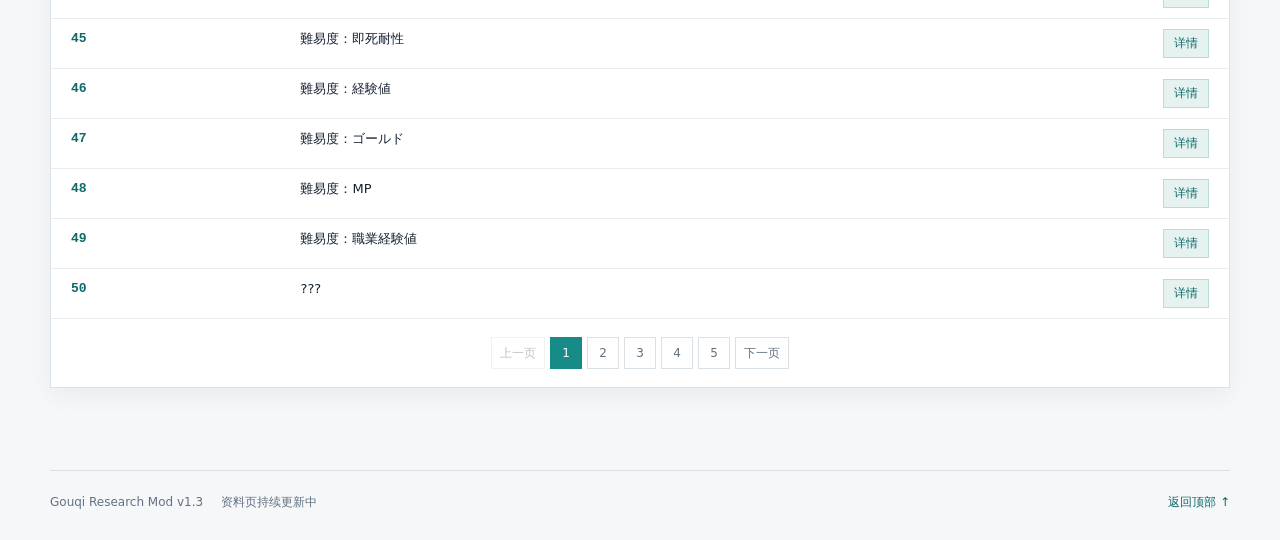
==== commit 64163ae2: "feat:add link to actor ability lookup site" ====
--- a/index.html
+++ b/index.html
@@ -16,6 +16,7 @@
         </a>
         <nav class="top-links" aria-label="外部链接">
           <a href="mod-guide/">Mod介绍</a>
+          <a href="https://mgqp-actor.21001231.xyz/" target="_blank" rel="noreferrer">角色固有能力查询</a>
           <a id="header-github" href="#" target="_blank" rel="noreferrer">GitHub</a>
           <a id="header-baidu" href="#" target="_blank" rel="noreferrer">百度云</a>
         </nav>
